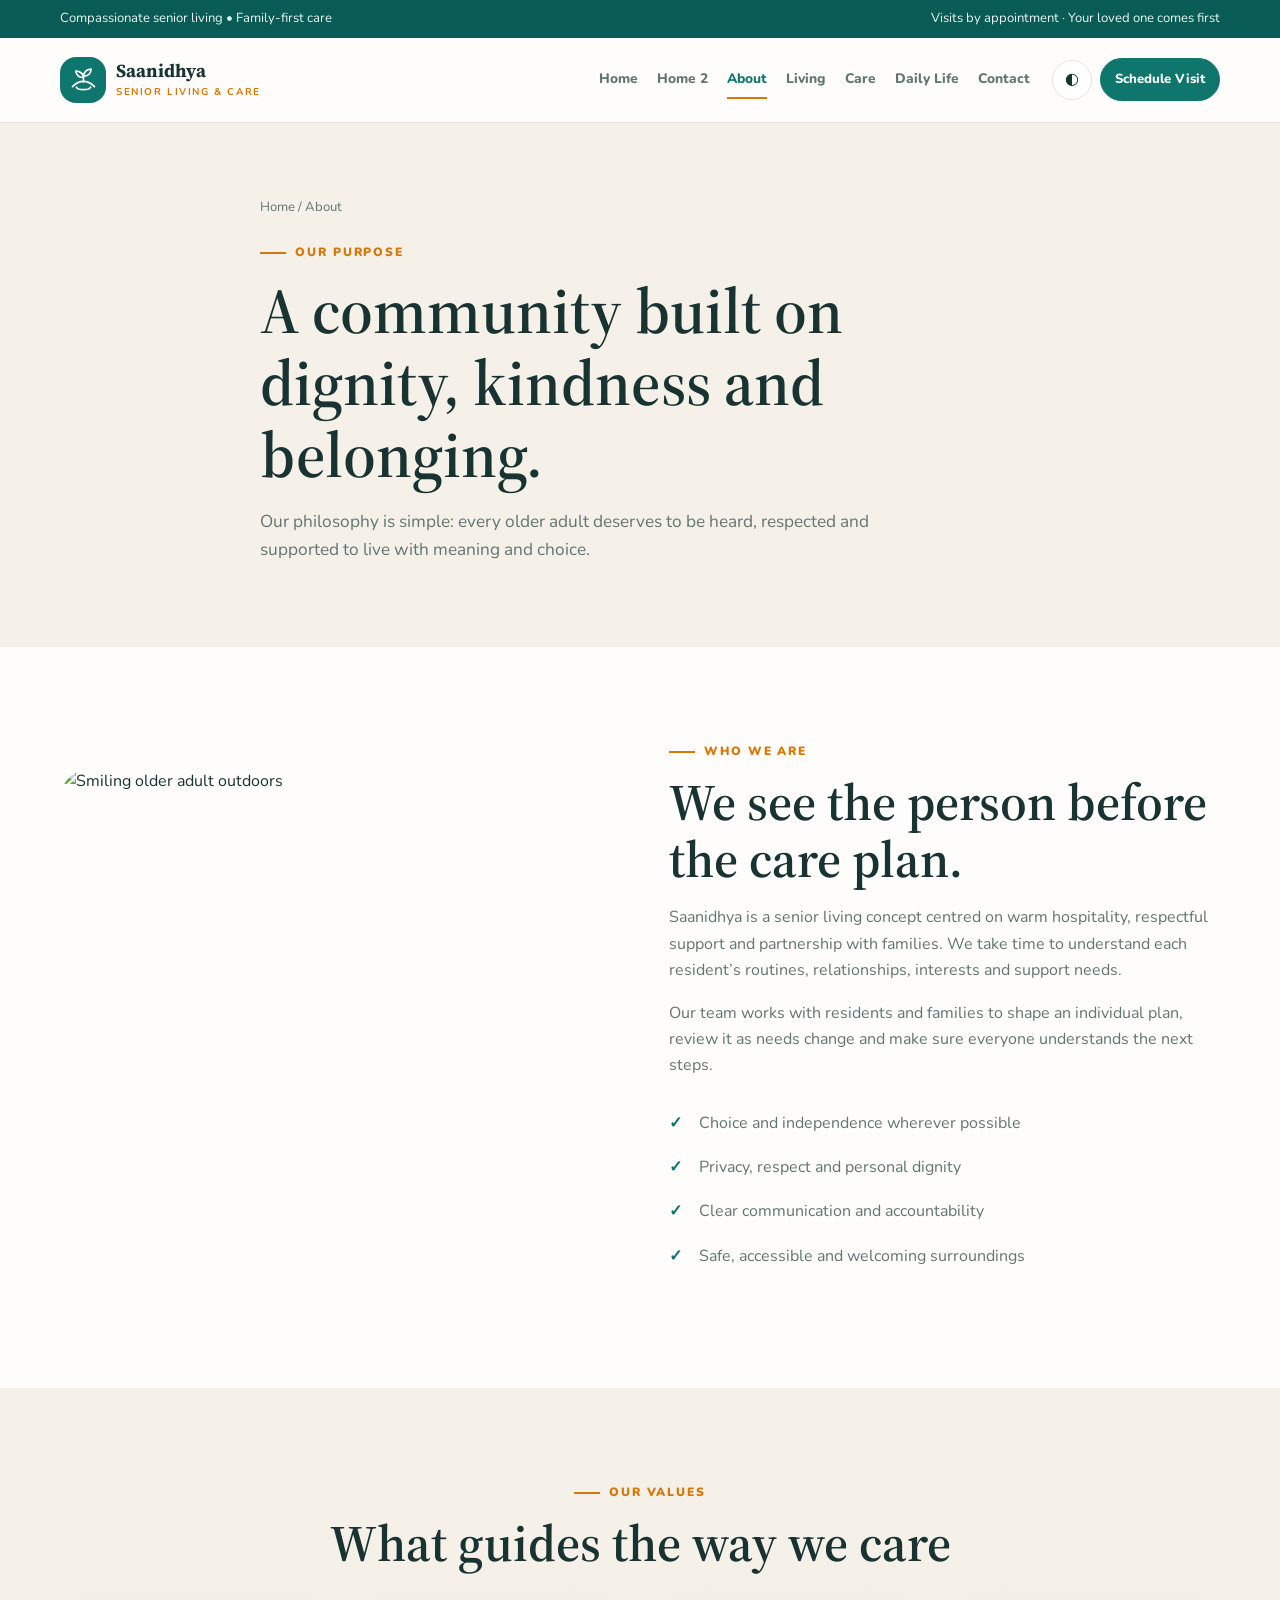
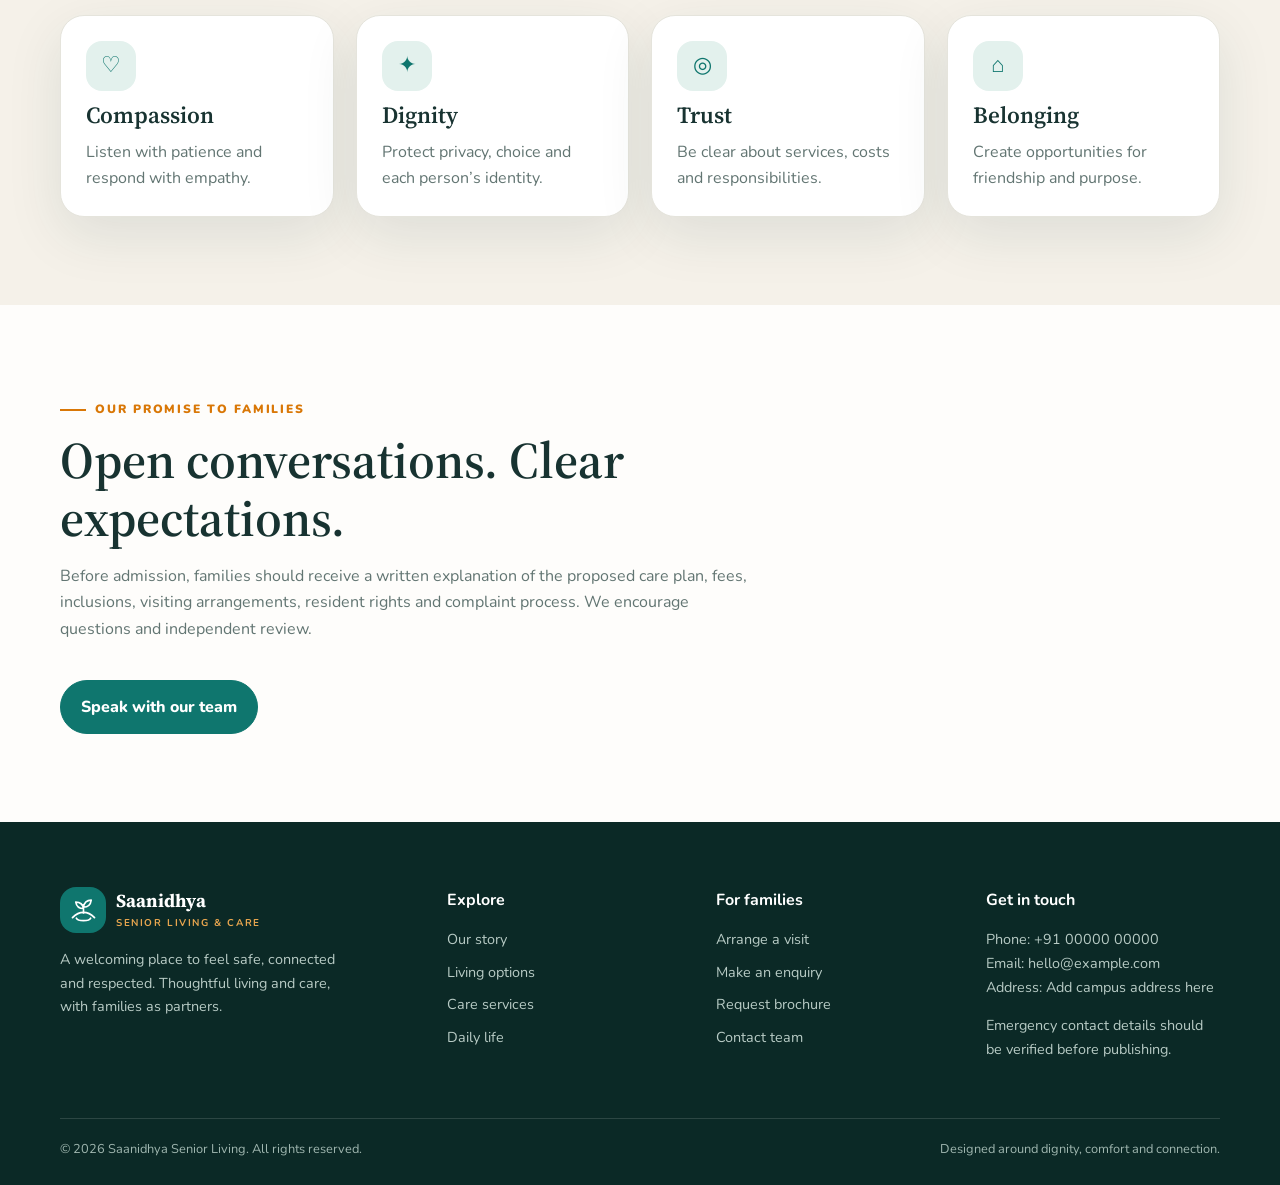
==== about.html @ 9b3f4b40 "Simplify header navigation menus and actions across all pages" ====
<!doctype html><html lang="en"><head><meta charset="utf-8"><meta name="viewport" content="width=device-width,initial-scale=1"><meta name="theme-color" content="#0F766E"><title>About | Saanidhya Senior Living</title><meta name="description" content="Compassionate senior living, assisted living and family-centred care."><link rel="stylesheet" href="styles.css"></head><body><div class="topline"><div class="container"><span>Compassionate senior living • Family-first care</span><span>Visits by appointment · Your loved one comes first</span></div></div>
<header class="site-header"><div class="container header-inner"><a class="brand" href="index.html"><span class="brand-mark" aria-hidden="true"><svg viewBox="0 0 48 48" fill="none"><path d="M7 35c7-7 11-8 17-8s10 1 17 8" stroke="currentColor" stroke-width="2.8" stroke-linecap="round"/><path d="M24 29V14m0 7c-7 0-11-4-12-10 7 0 11 3 12 10Zm0-2c1-7 5-11 12-11-1 7-5 11-12 11Z" stroke="currentColor" stroke-width="2.5" stroke-linejoin="round"/><path d="M13 36c2 5 20 5 22 0" stroke="currentColor" stroke-width="2.8" stroke-linecap="round"/></svg></span><span class="brand-name">Saanidhya <small>Senior Living & Care</small></span></a>
<button class="icon-btn menu-toggle" aria-label="Open navigation" aria-expanded="false">☰</button><nav class="nav" aria-label="Main navigation"><a href="index.html">Home</a><a href="home-2.html">Home 2</a><a href="about.html" class="active">About</a><a href="living-options.html">Living</a><a href="medical-care.html">Care</a><a href="daily-life.html">Daily Life</a><a href="contact.html">Contact</a></nav>
<div class="header-actions"><button class="icon-btn" data-theme-toggle aria-label="Toggle dark mode">◐</button><a class="btn small" href="contact.html#visit">Schedule Visit</a></div></div></header>
<main><section class="page-hero"><div class="container page-intro"><div class="breadcrumbs">Home / About</div><span class="eyebrow">Our purpose</span><h1>A community built on dignity, kindness and belonging.</h1><p>Our philosophy is simple: every older adult deserves to be heard, respected and supported to live with meaning and choice.</p></div></section>
<section class="section"><div class="container split"><div class="split-img"><img src="https://images.unsplash.com/photo-1544005313-94ddf0286df2?auto=format&fit=crop&w=1000&q=85" alt="Smiling older adult outdoors"></div><div><span class="eyebrow">Who we are</span><h2>We see the person before the care plan.</h2><p class="muted">Saanidhya is a senior living concept centred on warm hospitality, respectful support and partnership with families. We take time to understand each resident’s routines, relationships, interests and support needs.</p><p class="muted">Our team works with residents and families to shape an individual plan, review it as needs change and make sure everyone understands the next steps.</p><ul class="check-list"><li>Choice and independence wherever possible</li><li>Privacy, respect and personal dignity</li><li>Clear communication and accountability</li><li>Safe, accessible and welcoming surroundings</li></ul></div></div></section>
<section class="section soft"><div class="container"><div class="section-head center"><span class="eyebrow">Our values</span><h2>What guides the way we care</h2></div><div class="grid four"><div class="card"><div class="card-body"><div class="card-icon">♡</div><h3>Compassion</h3><p>Listen with patience and respond with empathy.</p></div></div><div class="card"><div class="card-body"><div class="card-icon">✦</div><h3>Dignity</h3><p>Protect privacy, choice and each person’s identity.</p></div></div><div class="card"><div class="card-body"><div class="card-icon">◎</div><h3>Trust</h3><p>Be clear about services, costs and responsibilities.</p></div></div><div class="card"><div class="card-body"><div class="card-icon">⌂</div><h3>Belonging</h3><p>Create opportunities for friendship and purpose.</p></div></div></div></div></section>
<section class="section"><div class="container"><div class="section-head"><span class="eyebrow">Our promise to families</span><h2>Open conversations. Clear expectations.</h2><p class="muted">Before admission, families should receive a written explanation of the proposed care plan, fees, inclusions, visiting arrangements, resident rights and complaint process. We encourage questions and independent review.</p></div><a class="btn" href="contact.html#enquiry">Speak with our team</a></div></section></main><footer class="footer"><div class="container"><div class="footer-grid">
<div><a class="brand" href="index.html"><span class="brand-mark" aria-hidden="true"><svg viewBox="0 0 48 48" fill="none"><path d="M7 35c7-7 11-8 17-8s10 1 17 8" stroke="currentColor" stroke-width="2.8" stroke-linecap="round"/><path d="M24 29V14m0 7c-7 0-11-4-12-10 7 0 11 3 12 10Zm0-2c1-7 5-11 12-11-1 7-5 11-12 11Z" stroke="currentColor" stroke-width="2.5" stroke-linejoin="round"/><path d="M13 36c2 5 20 5 22 0" stroke="currentColor" stroke-width="2.8" stroke-linecap="round"/></svg></span><span class="brand-name">Saanidhya <small>Senior Living & Care</small></span></a><p style="max-width:300px">A welcoming place to feel safe, connected and respected. Thoughtful living and care, with families as partners.</p></div>
<div><h4>Explore</h4><div class="footer-links"><a href="about.html">Our story</a><a href="living-options.html">Living options</a><a href="medical-care.html">Care services</a><a href="daily-life.html">Daily life</a></div></div>
<div><h4>For families</h4><div class="footer-links"><a href="contact.html#visit">Arrange a visit</a><a href="contact.html#enquiry">Make an enquiry</a><a href="contact.html#brochure">Request brochure</a><a href="contact.html">Contact team</a></div></div>
<div><h4>Get in touch</h4><p>Phone: +91 00000 00000<br>Email: hello@example.com<br>Address: Add campus address here</p><p>Emergency contact details should be verified before publishing.</p></div></div>
<div class="footer-bottom"><span>© <span data-year></span> Saanidhya Senior Living. All rights reserved.</span><span>Designed around dignity, comfort and connection.</span></div></div></footer><script src="script.js"></script></body></html>
---- styles.css ----
@import url('https://fonts.googleapis.com/css2?family=Nunito:wght@400;500;600;700;800&family=Source+Serif+4:wght@400;500;600;700&display=swap');
:root{--teal:#0F766E;--teal-dark:#095b55;--amber:#D97706;--cream:#FEFDFB;--paper:#f5f1e9;--ink:#183331;--muted:#627572;--line:#e5e4dc;--white:#fff;--shadow:0 18px 55px rgba(17,61,57,.10);--radius:24px}
[data-theme="dark"]{--cream:#0B1515;--paper:#112120;--ink:#edf5f2;--muted:#b0c2bd;--line:#29413d;--white:#142321;--shadow:0 18px 55px rgba(0,0,0,.25)}
*{box-sizing:border-box}html{scroll-behavior:smooth}body{margin:0;background:var(--cream);color:var(--ink);font-family:Nunito,Arial,sans-serif;line-height:1.65}img{max-width:100%;display:block}a{color:inherit;text-decoration:none}button,input,select,textarea{font:inherit}button,a{ -webkit-tap-highlight-color:transparent}.container{width:min(1160px,calc(100% - 44px));margin:auto}.topline{background:var(--teal-dark);color:#e9f7f2;font-size:.82rem;padding:8px 0}.topline .container{display:flex;justify-content:space-between;gap:12px;flex-wrap:wrap}.site-header{position:sticky;top:0;z-index:50;background:color-mix(in srgb,var(--cream) 92%,transparent);backdrop-filter:blur(16px);border-bottom:1px solid var(--line)}.header-inner{min-height:84px;display:flex;align-items:center;gap:22px}.brand{display:flex;align-items:center;gap:10px;flex-shrink:0}.brand-mark{width:46px;height:46px;border-radius:16px;background:var(--teal);display:grid;place-items:center;color:#fff}.brand-mark svg{width:31px;height:31px}.brand-name{font-family:'Source Serif 4',serif;font-weight:700;font-size:1.15rem;line-height:1.1}.brand-name small{display:block;font:700 .62rem Nunito,sans-serif;letter-spacing:.16em;color:var(--amber);text-transform:uppercase;margin-top:4px}.nav{display:flex;align-items:center;gap:clamp(10px,1.5vw,22px);margin-left:auto}.nav a{font-size:.86rem;font-weight:800;color:var(--muted);white-space:nowrap;padding:10px 0;position:relative}.nav a:hover,.nav a.active{color:var(--teal)}.nav a.active:after{content:"";height:2px;background:var(--amber);position:absolute;bottom:2px;left:0;right:0}.header-actions{display:flex;gap:8px;align-items:center}.icon-btn{width:40px;height:40px;border:1px solid var(--line);background:var(--white);color:var(--ink);border-radius:50%;display:grid;place-items:center;cursor:pointer}.btn{display:inline-flex;align-items:center;justify-content:center;gap:9px;padding:13px 20px;border-radius:999px;background:var(--teal);color:white;font-weight:800;border:1px solid var(--teal);transition:.2s;cursor:pointer}.btn:hover{background:var(--teal-dark);transform:translateY(-2px)}.btn.secondary{background:transparent;color:var(--teal);border-color:var(--teal)}.btn.amber{background:var(--amber);border-color:var(--amber);color:#fff}.btn.small{padding:10px 14px;font-size:.82rem}.menu-toggle{display:none}.hero{position:relative;overflow:hidden;min-height:600px;display:flex;align-items:center;background:#173c38;color:#fff}.hero-image{position:absolute;inset:0;width:100%;height:100%;object-fit:cover;opacity:.48}.hero:after{content:"";position:absolute;inset:0;background:linear-gradient(90deg,rgba(5,35,32,.92),rgba(5,35,32,.55) 55%,rgba(5,35,32,.12))}.hero-content{position:relative;z-index:1;padding:90px 0;max-width:700px}.eyebrow{display:inline-flex;align-items:center;gap:9px;color:var(--amber);font-weight:900;text-transform:uppercase;letter-spacing:.16em;font-size:.75rem}.eyebrow:before{content:"";width:26px;height:2px;background:currentColor}.hero h1{font:600 clamp(2.8rem,5.6vw,5.1rem)/1.05 'Source Serif 4',serif;margin:20px 0}.hero p{font-size:1.12rem;color:#e3eeea;max-width:590px}.hero-actions{display:flex;gap:12px;flex-wrap:wrap;margin-top:30px}.hero .btn.secondary{color:#fff;border-color:#ffffff88}.hero-note{display:flex;gap:22px;flex-wrap:wrap;margin-top:42px;color:#e3eeea;font-size:.88rem}.hero-note span{display:flex;align-items:center;gap:8px}.section{padding:88px 0}.section.soft{background:var(--paper)}.section-head{max-width:700px;margin-bottom:38px}.section-head.center{text-align:center;margin:0 auto 42px}.section h2,.page-intro h1{font:600 clamp(2.2rem,4vw,3.45rem)/1.12 'Source Serif 4',serif;margin:12px 0 16px}.section-head p,.muted{color:var(--muted)}.grid{display:grid;gap:22px}.grid.two{grid-template-columns:repeat(2,1fr)}.grid.three{grid-template-columns:repeat(3,1fr)}.grid.four{grid-template-columns:repeat(4,1fr)}.card{background:var(--white);border:1px solid var(--line);border-radius:var(--radius);overflow:hidden;box-shadow:var(--shadow)}.card-body{padding:25px}.card h3{font:600 1.45rem 'Source Serif 4',serif;margin:8px 0}.card p{color:var(--muted);margin:0}.card img{width:100%;height:230px;object-fit:cover}.card-icon{width:50px;height:50px;border-radius:16px;background:#e3f1ed;color:var(--teal);display:grid;place-items:center;font-size:1.35rem}.pill{display:inline-block;background:#f9ead7;color:#9b5200;padding:6px 11px;border-radius:999px;font-size:.72rem;font-weight:900;letter-spacing:.05em;text-transform:uppercase}.split{display:grid;grid-template-columns:1fr 1fr;gap:58px;align-items:center}.split-img{position:relative}.split-img img{height:500px;width:100%;object-fit:cover;border-radius:32px}.float-card{position:absolute;right:-18px;bottom:28px;background:var(--white);padding:20px 22px;border-radius:20px;box-shadow:var(--shadow);max-width:220px}.float-card strong{font:600 1.8rem 'Source Serif 4',serif;color:var(--teal);display:block}.check-list{list-style:none;padding:0;margin:22px 0}.check-list li{padding:9px 0 9px 30px;position:relative;color:var(--muted)}.check-list li:before{content:"✓";position:absolute;left:0;color:var(--teal);font-weight:900}.stats{display:grid;grid-template-columns:repeat(4,1fr);gap:14px;margin-top:34px}.stat{padding:22px;border:1px solid var(--line);border-radius:18px;background:var(--white)}.stat strong{font:600 2rem 'Source Serif 4',serif;color:var(--teal);display:block}.stat span{font-size:.85rem;color:var(--muted)}.page-hero{background:var(--paper);padding:74px 0 65px}.page-intro{max-width:760px}.page-intro h1{font-size:clamp(2.7rem,5vw,4.4rem)}.page-intro p{color:var(--muted);font-size:1.08rem;max-width:650px}.breadcrumbs{font-size:.82rem;color:var(--muted);margin-bottom:18px}.photo-grid{display:grid;grid-template-columns:1.2fr .8fr;grid-template-rows:220px 220px;gap:14px}.photo-grid img{width:100%;height:100%;object-fit:cover;border-radius:20px}.photo-grid img:first-child{grid-row:span 2}.room-card img{height:250px}.tag-row{display:flex;gap:8px;flex-wrap:wrap;margin:15px 0}.tag{font-size:.76rem;border:1px solid var(--line);padding:6px 10px;border-radius:99px;color:var(--muted)}.cta-band{background:var(--teal-dark);color:#fff;border-radius:30px;padding:48px;display:flex;justify-content:space-between;align-items:center;gap:24px}.cta-band h2{font-size:2.4rem;margin:0 0 8px}.cta-band p{color:#d5e7e2;margin:0}.form-wrap{background:var(--white);border:1px solid var(--line);border-radius:26px;padding:30px;box-shadow:var(--shadow)}.form-grid{display:grid;grid-template-columns:1fr 1fr;gap:16px}.field{display:flex;flex-direction:column;gap:7px}.field.full{grid-column:1/-1}.field label{font-size:.84rem;font-weight:800}.field input,.field select,.field textarea{border:1px solid var(--line);border-radius:12px;padding:13px 14px;background:var(--cream);color:var(--ink);outline:none}.field input:focus,.field select:focus,.field textarea:focus{border-color:var(--teal);box-shadow:0 0 0 3px #0f766e20}.field textarea{min-height:120px;resize:vertical}.notice{font-size:.78rem;color:var(--muted);margin-top:12px}.footer{background:#0b2926;color:#e4f0ec;padding:65px 0 25px}.footer-grid{display:grid;grid-template-columns:1.5fr 1fr 1fr 1fr;gap:35px}.footer p,.footer a{color:#b8cbc5;font-size:.9rem}.footer h4{color:#fff;margin:0 0 14px}.footer-links{display:grid;gap:9px}.footer-bottom{border-top:1px solid #ffffff22;margin-top:42px;padding-top:20px;display:flex;justify-content:space-between;gap:20px;flex-wrap:wrap;color:#9fb6af;font-size:.8rem}.footer .brand-name{color:#fff}.footer .brand-name small{color:#e8a64f}.testimonial{font:500 1.35rem/1.5 'Source Serif 4',serif}.quote-mark{font:4rem 'Source Serif 4',serif;color:var(--amber);line-height:.7}.activity{display:flex;gap:16px;padding:18px 0;border-bottom:1px solid var(--line)}.activity time{background:var(--paper);color:var(--teal);border-radius:14px;padding:10px 12px;text-align:center;font-weight:900;min-width:66px}.activity time b{display:block;font-size:1.35rem}.activity h3{margin:0;font-size:1rem}.activity p{margin:3px 0 0;color:var(--muted);font-size:.9rem}.faq details{border-bottom:1px solid var(--line);padding:18px 0}.faq summary{font-weight:900;cursor:pointer}.faq details p{color:var(--muted)}.map-placeholder{height:290px;border-radius:22px;background:linear-gradient(135deg,#dbe9df,#f4e9d8);display:grid;place-items:center;text-align:center;color:#355e56;padding:25px}.map-placeholder strong{font:600 1.6rem 'Source Serif 4',serif}.toast{display:none;margin-top:14px;color:var(--teal);font-weight:800}.toast.show{display:block}
@media(max-width:1100px){.menu-toggle{display:grid;margin-left:auto}.nav{display:none;position:absolute;top:84px;left:0;right:0;background:var(--cream);padding:16px 24px 24px;border-bottom:1px solid var(--line);box-shadow:var(--shadow);flex-direction:column;align-items:stretch;gap:2px}.nav.open{display:flex}.nav a{padding:12px 4px;border-bottom:1px solid var(--line)}.nav a.active:after{display:none}.header-actions .btn{display:none}.header-actions{margin-left:0}.header-inner{gap:10px}.grid.four{grid-template-columns:repeat(2,1fr)}}
@media(max-width:760px){.container{width:min(100% - 32px,600px)}.hero{min-height:590px}.hero-content{padding:75px 0}.section{padding:66px 0}.grid.three,.grid.two,.split{grid-template-columns:1fr}.split{gap:30px}.split-img img{height:360px}.float-card{right:10px}.stats{grid-template-columns:repeat(2,1fr)}.footer-grid{grid-template-columns:1fr 1fr}.cta-band{padding:32px;display:block}.cta-band .btn{margin-top:20px}.photo-grid{grid-template-rows:170px 170px}.header-inner{min-height:76px}.nav{top:76px}.brand-name{font-size:1rem}}
@media(max-width:420px){.container{width:calc(100% - 28px)}.brand-mark{width:40px;height:40px}.brand-name{font-size:.9rem}.brand-name small{font-size:.54rem}.header-actions{gap:5px}.icon-btn{width:36px;height:36px}.hero h1{font-size:2.55rem}.hero p{font-size:1rem}.hero-actions .btn{width:100%}.grid.four{grid-template-columns:1fr}.stats{gap:9px}.stat{padding:16px}.footer-grid{grid-template-columns:1fr}.form-wrap{padding:20px}.form-grid{grid-template-columns:1fr}.field.full{grid-column:auto}.page-hero{padding:55px 0}.cta-band h2{font-size:2rem}}
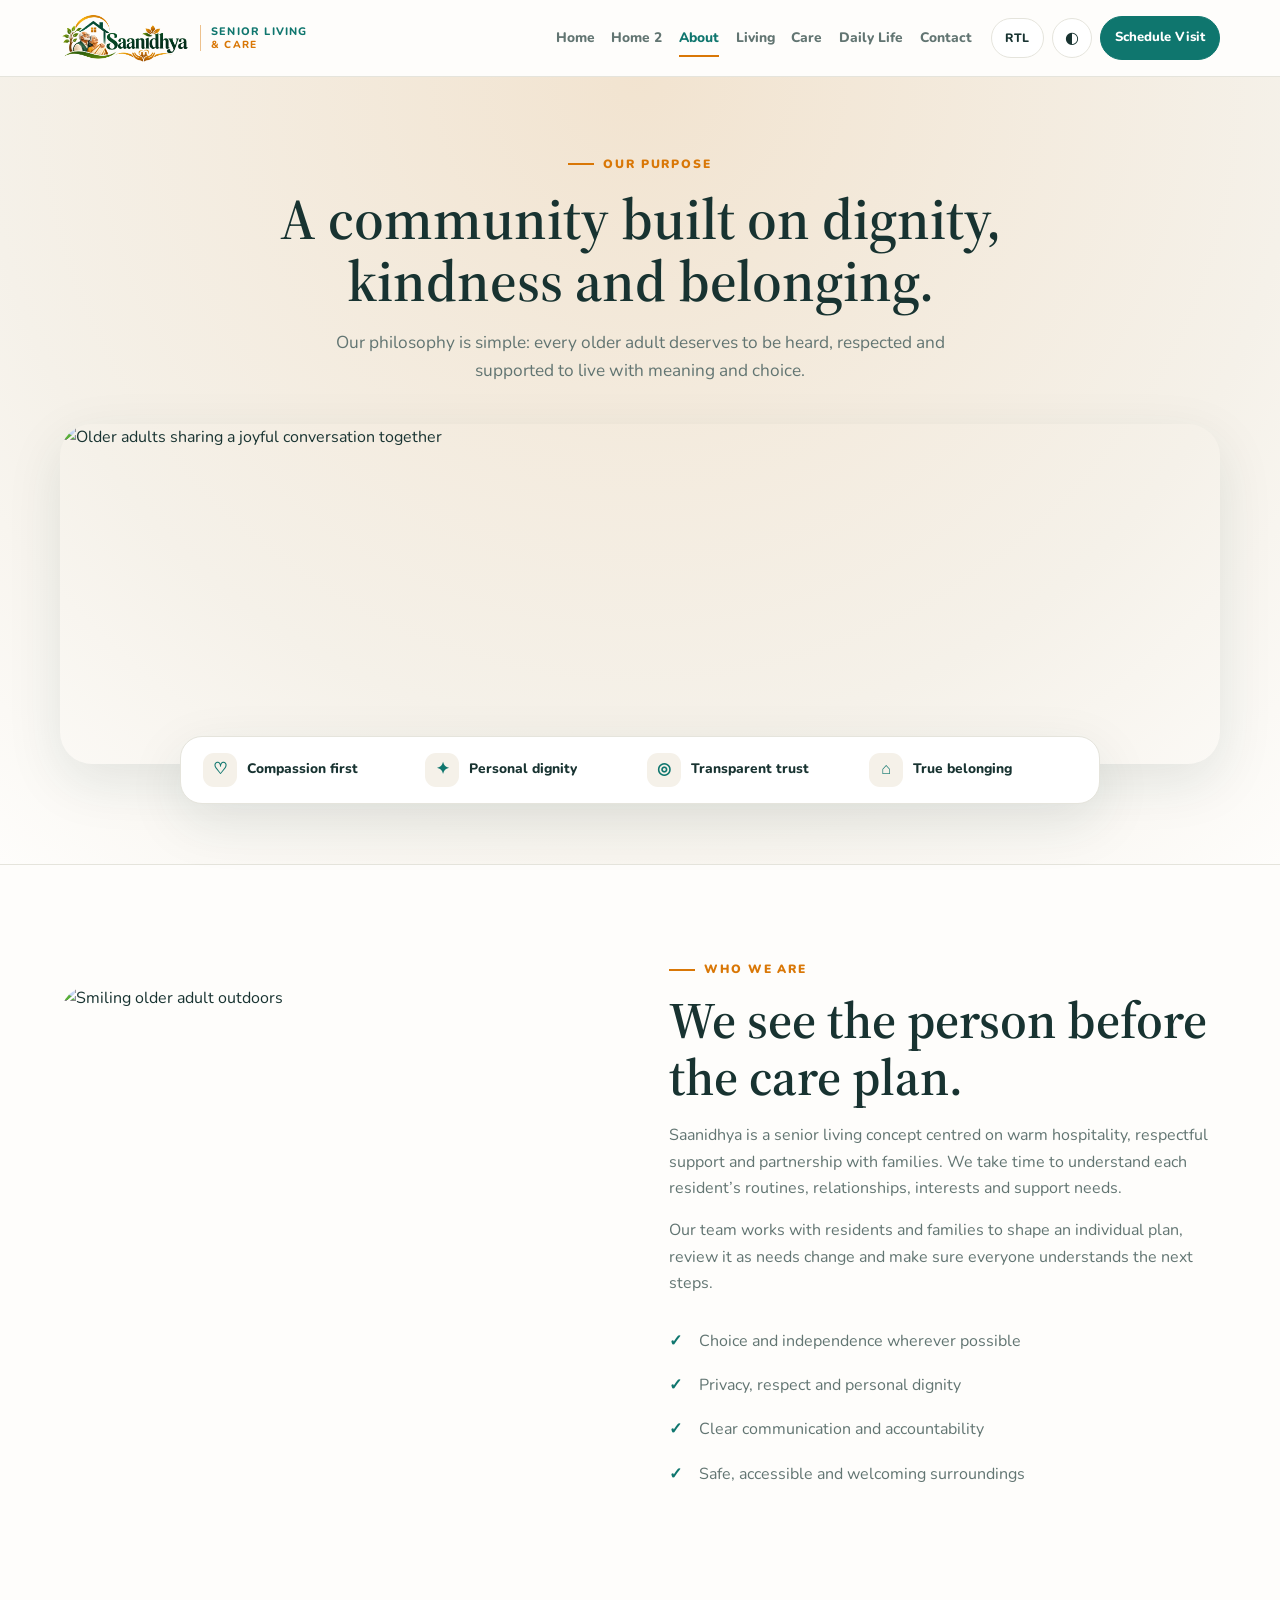
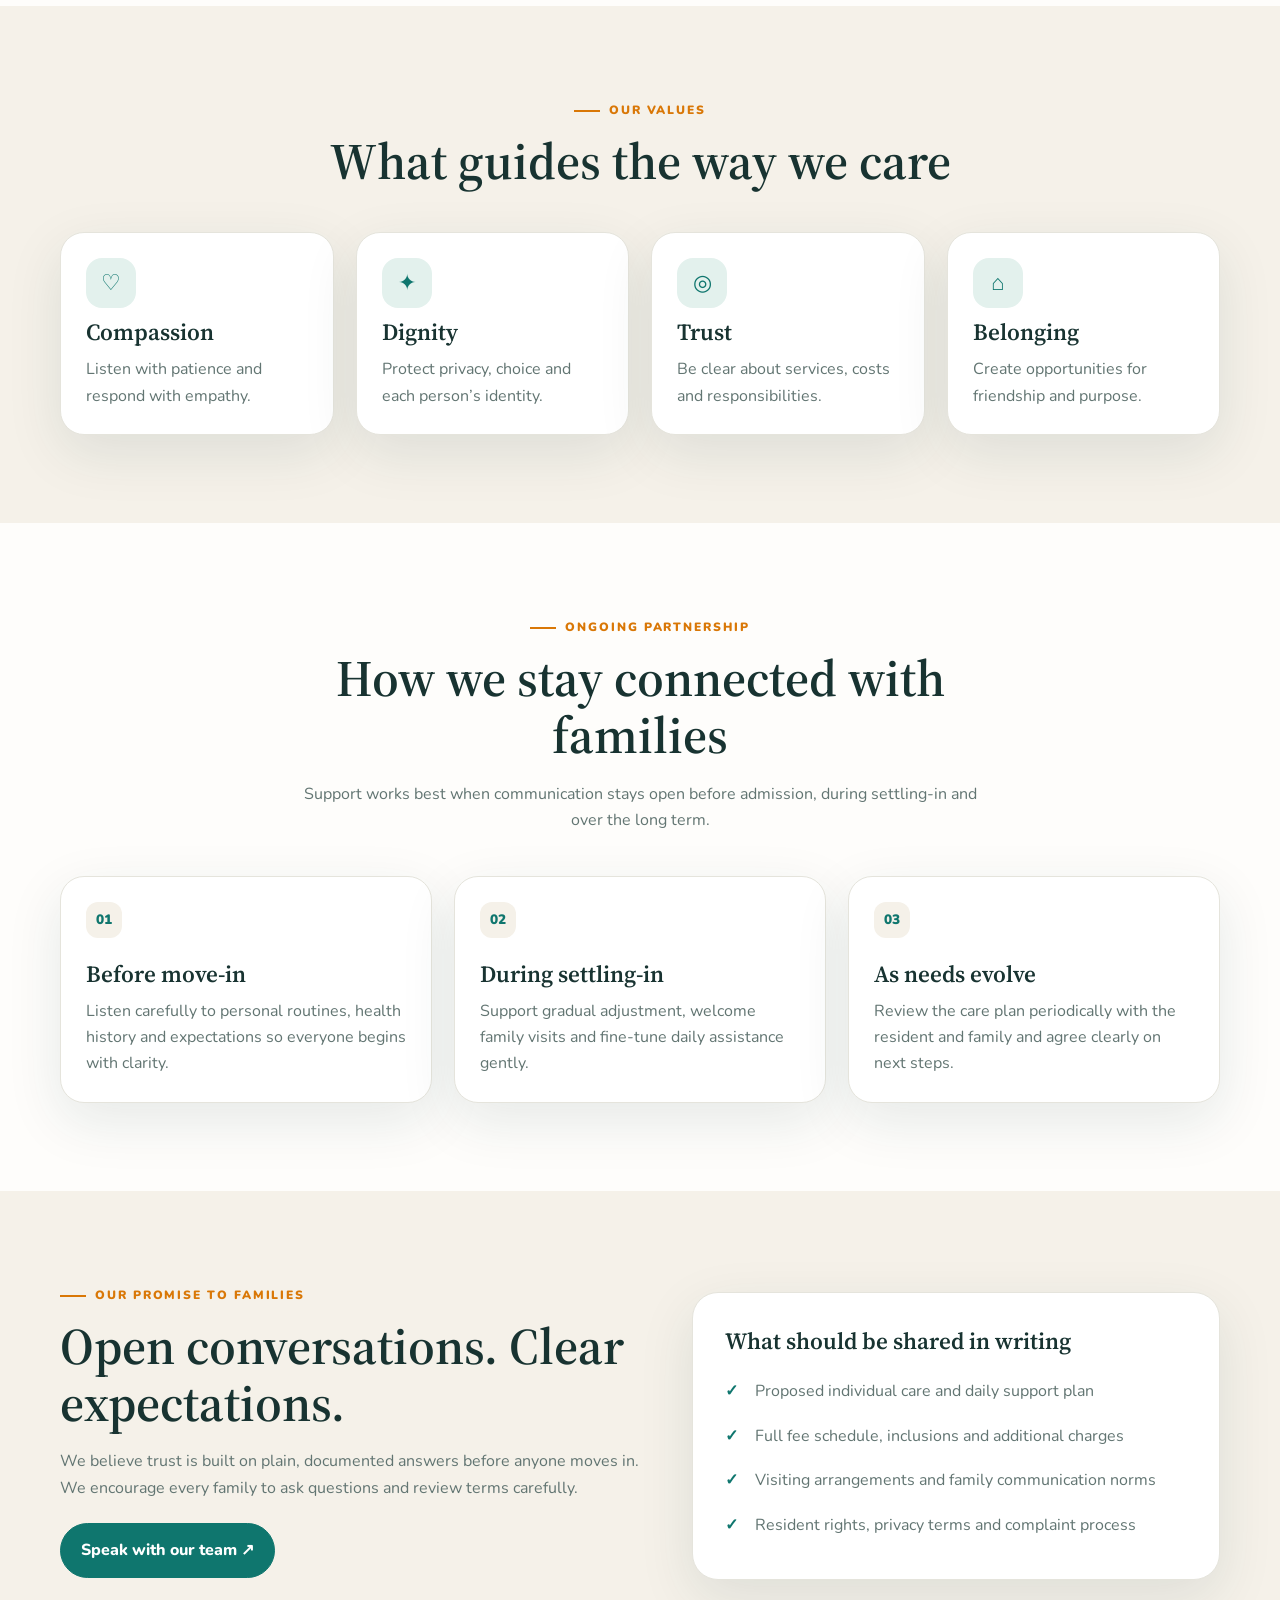
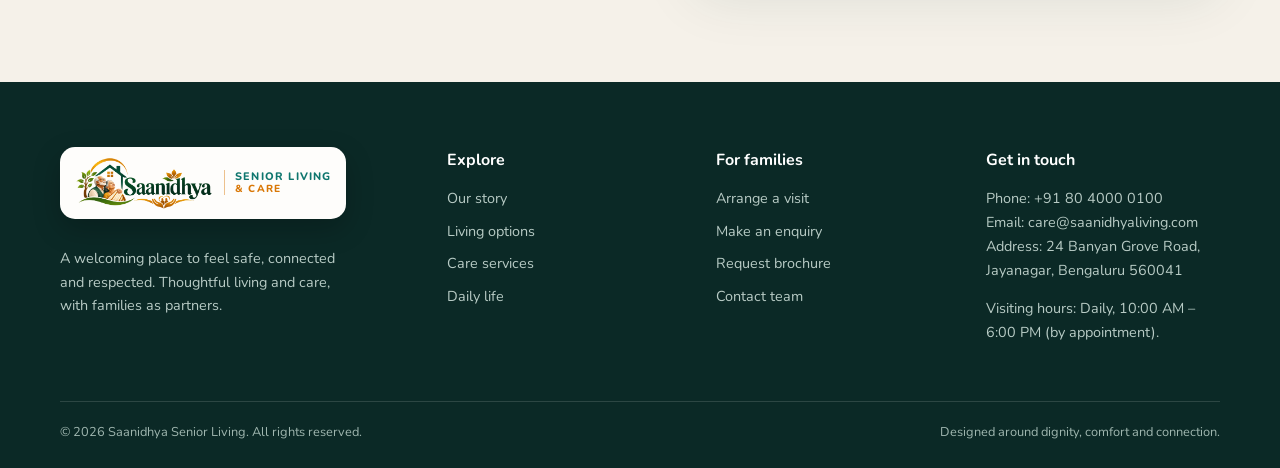
==== commit 00e4dd59: "fistcommit" ====
--- a/about.html
+++ b/about.html
@@ -1,13 +1,14 @@
-<!doctype html><html lang="en"><head><meta charset="utf-8"><meta name="viewport" content="width=device-width,initial-scale=1"><meta name="theme-color" content="#0F766E"><title>About | Saanidhya Senior Living</title><meta name="description" content="Compassionate senior living, assisted living and family-centred care."><link rel="stylesheet" href="styles.css"></head><body><div class="topline"><div class="container"><span>Compassionate senior living • Family-first care</span><span>Visits by appointment · Your loved one comes first</span></div></div>
-<header class="site-header"><div class="container header-inner"><a class="brand" href="index.html"><span class="brand-mark" aria-hidden="true"><svg viewBox="0 0 48 48" fill="none"><path d="M7 35c7-7 11-8 17-8s10 1 17 8" stroke="currentColor" stroke-width="2.8" stroke-linecap="round"/><path d="M24 29V14m0 7c-7 0-11-4-12-10 7 0 11 3 12 10Zm0-2c1-7 5-11 12-11-1 7-5 11-12 11Z" stroke="currentColor" stroke-width="2.5" stroke-linejoin="round"/><path d="M13 36c2 5 20 5 22 0" stroke="currentColor" stroke-width="2.8" stroke-linecap="round"/></svg></span><span class="brand-name">Saanidhya <small>Senior Living & Care</small></span></a>
-<button class="icon-btn menu-toggle" aria-label="Open navigation" aria-expanded="false">☰</button><nav class="nav" aria-label="Main navigation"><a href="index.html">Home</a><a href="home-2.html">Home 2</a><a href="about.html" class="active">About</a><a href="living-options.html">Living</a><a href="medical-care.html">Care</a><a href="daily-life.html">Daily Life</a><a href="contact.html">Contact</a></nav>
-<div class="header-actions"><button class="icon-btn" data-theme-toggle aria-label="Toggle dark mode">◐</button><a class="btn small" href="contact.html#visit">Schedule Visit</a></div></div></header>
-<main><section class="page-hero"><div class="container page-intro"><div class="breadcrumbs">Home / About</div><span class="eyebrow">Our purpose</span><h1>A community built on dignity, kindness and belonging.</h1><p>Our philosophy is simple: every older adult deserves to be heard, respected and supported to live with meaning and choice.</p></div></section>
+<!doctype html><html lang="en"><head><meta charset="utf-8"><meta name="viewport" content="width=device-width,initial-scale=1"><meta name="theme-color" content="#0F766E"><title>About Us | Saanidhya Senior Living &amp; Care</title><meta name="description" content="Compassionate senior living, assisted living and family-centred care."><link rel="icon" href="favicon.ico" sizes="any"><link rel="icon" type="image/png" sizes="512x512" href="favicon.png"><link rel="apple-touch-icon" sizes="180x180" href="apple-touch-icon.png"><meta property="og:title" content="About Us | Saanidhya Senior Living &amp; Care"><meta property="og:description" content="Compassionate senior living, assisted living and family-centred care."><meta property="og:image" content="logo.png"><meta property="og:type" content="website"><link rel="stylesheet" href="styles.css"></head><body>
+<header class="site-header"><div class="container header-inner"><a class="brand" href="index.html" aria-label="Saanidhya Senior Living &amp; Care — Home"><img class="brand-logo" src="logo.png" alt="Saanidhya Senior Living &amp; Care" width="1983" height="793"><span class="brand-tag" aria-hidden="true">Senior Living<small>&amp; Care</small></span></a>
+<button class="icon-btn menu-toggle" aria-label="Open navigation" aria-expanded="false">☰</button><nav class="nav" aria-label="Main navigation"><a href="index.html">Home</a><a href="home-2.html">Home 2</a><a href="about.html" class="active">About</a><a href="living-options.html">Living</a><a href="medical-care.html">Care</a><a href="daily-life.html">Daily Life</a><a href="contact.html">Contact</a><div class="nav-tools"><button class="nav-tool-btn" type="button" data-rtl-toggle aria-label="Switch to right-to-left alignment" aria-pressed="false">RTL</button><button class="nav-tool-btn" type="button" data-theme-toggle aria-label="Toggle dark mode" aria-pressed="false"><span data-theme-icon aria-hidden="true">◐</span><span data-theme-label>Dark</span></button><a class="btn small" href="contact.html#visit">Schedule Visit</a></div></nav>
+<div class="header-actions"><button class="icon-btn rtl-toggle" type="button" data-rtl-toggle aria-label="Switch to right-to-left alignment" aria-pressed="false">RTL</button><button class="icon-btn" type="button" data-theme-toggle aria-label="Toggle dark mode">◐</button><a class="btn small" href="contact.html#visit">Schedule Visit</a></div></div></header>
+<main><section class="hero-story"><div class="container"><div class="hero-story-head"><span class="eyebrow">Our purpose</span><h1>A community built on dignity, kindness and belonging.</h1><p>Our philosophy is simple: every older adult deserves to be heard, respected and supported to live with meaning and choice.</p></div><div class="story-banner"><img src="https://images.unsplash.com/photo-1511632765486-a01980e01a18?auto=format&fit=crop&w=1400&q=85" alt="Older adults sharing a joyful conversation together"></div><div class="story-values-bar" aria-label="Core values"><div class="story-value-item"><span class="story-value-ico" aria-hidden="true">♡</span><span>Compassion first</span></div><div class="story-value-item"><span class="story-value-ico" aria-hidden="true">✦</span><span>Personal dignity</span></div><div class="story-value-item"><span class="story-value-ico" aria-hidden="true">◎</span><span>Transparent trust</span></div><div class="story-value-item"><span class="story-value-ico" aria-hidden="true">⌂</span><span>True belonging</span></div></div></div></section>
 <section class="section"><div class="container split"><div class="split-img"><img src="https://images.unsplash.com/photo-1544005313-94ddf0286df2?auto=format&fit=crop&w=1000&q=85" alt="Smiling older adult outdoors"></div><div><span class="eyebrow">Who we are</span><h2>We see the person before the care plan.</h2><p class="muted">Saanidhya is a senior living concept centred on warm hospitality, respectful support and partnership with families. We take time to understand each resident’s routines, relationships, interests and support needs.</p><p class="muted">Our team works with residents and families to shape an individual plan, review it as needs change and make sure everyone understands the next steps.</p><ul class="check-list"><li>Choice and independence wherever possible</li><li>Privacy, respect and personal dignity</li><li>Clear communication and accountability</li><li>Safe, accessible and welcoming surroundings</li></ul></div></div></section>
 <section class="section soft"><div class="container"><div class="section-head center"><span class="eyebrow">Our values</span><h2>What guides the way we care</h2></div><div class="grid four"><div class="card"><div class="card-body"><div class="card-icon">♡</div><h3>Compassion</h3><p>Listen with patience and respond with empathy.</p></div></div><div class="card"><div class="card-body"><div class="card-icon">✦</div><h3>Dignity</h3><p>Protect privacy, choice and each person’s identity.</p></div></div><div class="card"><div class="card-body"><div class="card-icon">◎</div><h3>Trust</h3><p>Be clear about services, costs and responsibilities.</p></div></div><div class="card"><div class="card-body"><div class="card-icon">⌂</div><h3>Belonging</h3><p>Create opportunities for friendship and purpose.</p></div></div></div></div></section>
-<section class="section"><div class="container"><div class="section-head"><span class="eyebrow">Our promise to families</span><h2>Open conversations. Clear expectations.</h2><p class="muted">Before admission, families should receive a written explanation of the proposed care plan, fees, inclusions, visiting arrangements, resident rights and complaint process. We encourage questions and independent review.</p></div><a class="btn" href="contact.html#enquiry">Speak with our team</a></div></section></main><footer class="footer"><div class="container"><div class="footer-grid">
-<div><a class="brand" href="index.html"><span class="brand-mark" aria-hidden="true"><svg viewBox="0 0 48 48" fill="none"><path d="M7 35c7-7 11-8 17-8s10 1 17 8" stroke="currentColor" stroke-width="2.8" stroke-linecap="round"/><path d="M24 29V14m0 7c-7 0-11-4-12-10 7 0 11 3 12 10Zm0-2c1-7 5-11 12-11-1 7-5 11-12 11Z" stroke="currentColor" stroke-width="2.5" stroke-linejoin="round"/><path d="M13 36c2 5 20 5 22 0" stroke="currentColor" stroke-width="2.8" stroke-linecap="round"/></svg></span><span class="brand-name">Saanidhya <small>Senior Living & Care</small></span></a><p style="max-width:300px">A welcoming place to feel safe, connected and respected. Thoughtful living and care, with families as partners.</p></div>
+<section class="section"><div class="container"><div class="section-head center"><span class="eyebrow">Ongoing partnership</span><h2>How we stay connected with families</h2><p>Support works best when communication stays open before admission, during settling-in and over the long term.</p></div><div class="grid three"><div class="card"><div class="card-body"><span class="step-num">01</span><h3>Before move-in</h3><p>Listen carefully to personal routines, health history and expectations so everyone begins with clarity.</p></div></div><div class="card"><div class="card-body"><span class="step-num">02</span><h3>During settling-in</h3><p>Support gradual adjustment, welcome family visits and fine-tune daily assistance gently.</p></div></div><div class="card"><div class="card-body"><span class="step-num">03</span><h3>As needs evolve</h3><p>Review the care plan periodically with the resident and family and agree clearly on next steps.</p></div></div></div></div></section>
+<section class="section soft"><div class="container pledge-panel"><div><span class="eyebrow">Our promise to families</span><h2>Open conversations. Clear expectations.</h2><p class="muted">We believe trust is built on plain, documented answers before anyone moves in. We encourage every family to ask questions and review terms carefully.</p><p style="margin-top:22px"><a class="btn" href="contact.html#enquiry">Speak with our team ↗</a></p></div><div class="pledge-list-card"><h3>What should be shared in writing</h3><ul class="check-list" style="margin:0"><li>Proposed individual care and daily support plan</li><li>Full fee schedule, inclusions and additional charges</li><li>Visiting arrangements and family communication norms</li><li>Resident rights, privacy terms and complaint process</li></ul></div></div></section></main><footer class="footer"><div class="container"><div class="footer-grid">
+<div><a class="brand" href="index.html" aria-label="Saanidhya Senior Living &amp; Care — Home"><img class="brand-logo" src="logo.png" alt="Saanidhya Senior Living &amp; Care" width="1983" height="793"><span class="brand-tag" aria-hidden="true">Senior Living<small>&amp; Care</small></span></a><p style="max-width:300px">A welcoming place to feel safe, connected and respected. Thoughtful living and care, with families as partners.</p></div>
 <div><h4>Explore</h4><div class="footer-links"><a href="about.html">Our story</a><a href="living-options.html">Living options</a><a href="medical-care.html">Care services</a><a href="daily-life.html">Daily life</a></div></div>
 <div><h4>For families</h4><div class="footer-links"><a href="contact.html#visit">Arrange a visit</a><a href="contact.html#enquiry">Make an enquiry</a><a href="contact.html#brochure">Request brochure</a><a href="contact.html">Contact team</a></div></div>
-<div><h4>Get in touch</h4><p>Phone: +91 00000 00000<br>Email: hello@example.com<br>Address: Add campus address here</p><p>Emergency contact details should be verified before publishing.</p></div></div>
+<div><h4>Get in touch</h4><p>Phone: <a href="tel:+918040000100">+91 80 4000 0100</a><br>Email: <a href="mailto:care@saanidhyaliving.com">care@saanidhyaliving.com</a><br>Address: 24 Banyan Grove Road, Jayanagar, Bengaluru 560041</p><p>Visiting hours: Daily, 10:00 AM – 6:00 PM (by appointment).</p></div></div>
 <div class="footer-bottom"><span>© <span data-year></span> Saanidhya Senior Living. All rights reserved.</span><span>Designed around dignity, comfort and connection.</span></div></div></footer><script src="script.js"></script></body></html>
--- a/styles.css
+++ b/styles.css
@@ -1,8 +1,201 @@
 
 @import url('https://fonts.googleapis.com/css2?family=Nunito:wght@400;500;600;700;800&family=Source+Serif+4:wght@400;500;600;700&display=swap');
-:root{--teal:#0F766E;--teal-dark:#095b55;--amber:#D97706;--cream:#FEFDFB;--paper:#f5f1e9;--ink:#183331;--muted:#627572;--line:#e5e4dc;--white:#fff;--shadow:0 18px 55px rgba(17,61,57,.10);--radius:24px}
-[data-theme="dark"]{--cream:#0B1515;--paper:#112120;--ink:#edf5f2;--muted:#b0c2bd;--line:#29413d;--white:#142321;--shadow:0 18px 55px rgba(0,0,0,.25)}
-*{box-sizing:border-box}html{scroll-behavior:smooth}body{margin:0;background:var(--cream);color:var(--ink);font-family:Nunito,Arial,sans-serif;line-height:1.65}img{max-width:100%;display:block}a{color:inherit;text-decoration:none}button,input,select,textarea{font:inherit}button,a{ -webkit-tap-highlight-color:transparent}.container{width:min(1160px,calc(100% - 44px));margin:auto}.topline{background:var(--teal-dark);color:#e9f7f2;font-size:.82rem;padding:8px 0}.topline .container{display:flex;justify-content:space-between;gap:12px;flex-wrap:wrap}.site-header{position:sticky;top:0;z-index:50;background:color-mix(in srgb,var(--cream) 92%,transparent);backdrop-filter:blur(16px);border-bottom:1px solid var(--line)}.header-inner{min-height:84px;display:flex;align-items:center;gap:22px}.brand{display:flex;align-items:center;gap:10px;flex-shrink:0}.brand-mark{width:46px;height:46px;border-radius:16px;background:var(--teal);display:grid;place-items:center;color:#fff}.brand-mark svg{width:31px;height:31px}.brand-name{font-family:'Source Serif 4',serif;font-weight:700;font-size:1.15rem;line-height:1.1}.brand-name small{display:block;font:700 .62rem Nunito,sans-serif;letter-spacing:.16em;color:var(--amber);text-transform:uppercase;margin-top:4px}.nav{display:flex;align-items:center;gap:clamp(10px,1.5vw,22px);margin-left:auto}.nav a{font-size:.86rem;font-weight:800;color:var(--muted);white-space:nowrap;padding:10px 0;position:relative}.nav a:hover,.nav a.active{color:var(--teal)}.nav a.active:after{content:"";height:2px;background:var(--amber);position:absolute;bottom:2px;left:0;right:0}.header-actions{display:flex;gap:8px;align-items:center}.icon-btn{width:40px;height:40px;border:1px solid var(--line);background:var(--white);color:var(--ink);border-radius:50%;display:grid;place-items:center;cursor:pointer}.btn{display:inline-flex;align-items:center;justify-content:center;gap:9px;padding:13px 20px;border-radius:999px;background:var(--teal);color:white;font-weight:800;border:1px solid var(--teal);transition:.2s;cursor:pointer}.btn:hover{background:var(--teal-dark);transform:translateY(-2px)}.btn.secondary{background:transparent;color:var(--teal);border-color:var(--teal)}.btn.amber{background:var(--amber);border-color:var(--amber);color:#fff}.btn.small{padding:10px 14px;font-size:.82rem}.menu-toggle{display:none}.hero{position:relative;overflow:hidden;min-height:600px;display:flex;align-items:center;background:#173c38;color:#fff}.hero-image{position:absolute;inset:0;width:100%;height:100%;object-fit:cover;opacity:.48}.hero:after{content:"";position:absolute;inset:0;background:linear-gradient(90deg,rgba(5,35,32,.92),rgba(5,35,32,.55) 55%,rgba(5,35,32,.12))}.hero-content{position:relative;z-index:1;padding:90px 0;max-width:700px}.eyebrow{display:inline-flex;align-items:center;gap:9px;color:var(--amber);font-weight:900;text-transform:uppercase;letter-spacing:.16em;font-size:.75rem}.eyebrow:before{content:"";width:26px;height:2px;background:currentColor}.hero h1{font:600 clamp(2.8rem,5.6vw,5.1rem)/1.05 'Source Serif 4',serif;margin:20px 0}.hero p{font-size:1.12rem;color:#e3eeea;max-width:590px}.hero-actions{display:flex;gap:12px;flex-wrap:wrap;margin-top:30px}.hero .btn.secondary{color:#fff;border-color:#ffffff88}.hero-note{display:flex;gap:22px;flex-wrap:wrap;margin-top:42px;color:#e3eeea;font-size:.88rem}.hero-note span{display:flex;align-items:center;gap:8px}.section{padding:88px 0}.section.soft{background:var(--paper)}.section-head{max-width:700px;margin-bottom:38px}.section-head.center{text-align:center;margin:0 auto 42px}.section h2,.page-intro h1{font:600 clamp(2.2rem,4vw,3.45rem)/1.12 'Source Serif 4',serif;margin:12px 0 16px}.section-head p,.muted{color:var(--muted)}.grid{display:grid;gap:22px}.grid.two{grid-template-columns:repeat(2,1fr)}.grid.three{grid-template-columns:repeat(3,1fr)}.grid.four{grid-template-columns:repeat(4,1fr)}.card{background:var(--white);border:1px solid var(--line);border-radius:var(--radius);overflow:hidden;box-shadow:var(--shadow)}.card-body{padding:25px}.card h3{font:600 1.45rem 'Source Serif 4',serif;margin:8px 0}.card p{color:var(--muted);margin:0}.card img{width:100%;height:230px;object-fit:cover}.card-icon{width:50px;height:50px;border-radius:16px;background:#e3f1ed;color:var(--teal);display:grid;place-items:center;font-size:1.35rem}.pill{display:inline-block;background:#f9ead7;color:#9b5200;padding:6px 11px;border-radius:999px;font-size:.72rem;font-weight:900;letter-spacing:.05em;text-transform:uppercase}.split{display:grid;grid-template-columns:1fr 1fr;gap:58px;align-items:center}.split-img{position:relative}.split-img img{height:500px;width:100%;object-fit:cover;border-radius:32px}.float-card{position:absolute;right:-18px;bottom:28px;background:var(--white);padding:20px 22px;border-radius:20px;box-shadow:var(--shadow);max-width:220px}.float-card strong{font:600 1.8rem 'Source Serif 4',serif;color:var(--teal);display:block}.check-list{list-style:none;padding:0;margin:22px 0}.check-list li{padding:9px 0 9px 30px;position:relative;color:var(--muted)}.check-list li:before{content:"✓";position:absolute;left:0;color:var(--teal);font-weight:900}.stats{display:grid;grid-template-columns:repeat(4,1fr);gap:14px;margin-top:34px}.stat{padding:22px;border:1px solid var(--line);border-radius:18px;background:var(--white)}.stat strong{font:600 2rem 'Source Serif 4',serif;color:var(--teal);display:block}.stat span{font-size:.85rem;color:var(--muted)}.page-hero{background:var(--paper);padding:74px 0 65px}.page-intro{max-width:760px}.page-intro h1{font-size:clamp(2.7rem,5vw,4.4rem)}.page-intro p{color:var(--muted);font-size:1.08rem;max-width:650px}.breadcrumbs{font-size:.82rem;color:var(--muted);margin-bottom:18px}.photo-grid{display:grid;grid-template-columns:1.2fr .8fr;grid-template-rows:220px 220px;gap:14px}.photo-grid img{width:100%;height:100%;object-fit:cover;border-radius:20px}.photo-grid img:first-child{grid-row:span 2}.room-card img{height:250px}.tag-row{display:flex;gap:8px;flex-wrap:wrap;margin:15px 0}.tag{font-size:.76rem;border:1px solid var(--line);padding:6px 10px;border-radius:99px;color:var(--muted)}.cta-band{background:var(--teal-dark);color:#fff;border-radius:30px;padding:48px;display:flex;justify-content:space-between;align-items:center;gap:24px}.cta-band h2{font-size:2.4rem;margin:0 0 8px}.cta-band p{color:#d5e7e2;margin:0}.form-wrap{background:var(--white);border:1px solid var(--line);border-radius:26px;padding:30px;box-shadow:var(--shadow)}.form-grid{display:grid;grid-template-columns:1fr 1fr;gap:16px}.field{display:flex;flex-direction:column;gap:7px}.field.full{grid-column:1/-1}.field label{font-size:.84rem;font-weight:800}.field input,.field select,.field textarea{border:1px solid var(--line);border-radius:12px;padding:13px 14px;background:var(--cream);color:var(--ink);outline:none}.field input:focus,.field select:focus,.field textarea:focus{border-color:var(--teal);box-shadow:0 0 0 3px #0f766e20}.field textarea{min-height:120px;resize:vertical}.notice{font-size:.78rem;color:var(--muted);margin-top:12px}.footer{background:#0b2926;color:#e4f0ec;padding:65px 0 25px}.footer-grid{display:grid;grid-template-columns:1.5fr 1fr 1fr 1fr;gap:35px}.footer p,.footer a{color:#b8cbc5;font-size:.9rem}.footer h4{color:#fff;margin:0 0 14px}.footer-links{display:grid;gap:9px}.footer-bottom{border-top:1px solid #ffffff22;margin-top:42px;padding-top:20px;display:flex;justify-content:space-between;gap:20px;flex-wrap:wrap;color:#9fb6af;font-size:.8rem}.footer .brand-name{color:#fff}.footer .brand-name small{color:#e8a64f}.testimonial{font:500 1.35rem/1.5 'Source Serif 4',serif}.quote-mark{font:4rem 'Source Serif 4',serif;color:var(--amber);line-height:.7}.activity{display:flex;gap:16px;padding:18px 0;border-bottom:1px solid var(--line)}.activity time{background:var(--paper);color:var(--teal);border-radius:14px;padding:10px 12px;text-align:center;font-weight:900;min-width:66px}.activity time b{display:block;font-size:1.35rem}.activity h3{margin:0;font-size:1rem}.activity p{margin:3px 0 0;color:var(--muted);font-size:.9rem}.faq details{border-bottom:1px solid var(--line);padding:18px 0}.faq summary{font-weight:900;cursor:pointer}.faq details p{color:var(--muted)}.map-placeholder{height:290px;border-radius:22px;background:linear-gradient(135deg,#dbe9df,#f4e9d8);display:grid;place-items:center;text-align:center;color:#355e56;padding:25px}.map-placeholder strong{font:600 1.6rem 'Source Serif 4',serif}.toast{display:none;margin-top:14px;color:var(--teal);font-weight:800}.toast.show{display:block}
-@media(max-width:1100px){.menu-toggle{display:grid;margin-left:auto}.nav{display:none;position:absolute;top:84px;left:0;right:0;background:var(--cream);padding:16px 24px 24px;border-bottom:1px solid var(--line);box-shadow:var(--shadow);flex-direction:column;align-items:stretch;gap:2px}.nav.open{display:flex}.nav a{padding:12px 4px;border-bottom:1px solid var(--line)}.nav a.active:after{display:none}.header-actions .btn{display:none}.header-actions{margin-left:0}.header-inner{gap:10px}.grid.four{grid-template-columns:repeat(2,1fr)}}
-@media(max-width:760px){.container{width:min(100% - 32px,600px)}.hero{min-height:590px}.hero-content{padding:75px 0}.section{padding:66px 0}.grid.three,.grid.two,.split{grid-template-columns:1fr}.split{gap:30px}.split-img img{height:360px}.float-card{right:10px}.stats{grid-template-columns:repeat(2,1fr)}.footer-grid{grid-template-columns:1fr 1fr}.cta-band{padding:32px;display:block}.cta-band .btn{margin-top:20px}.photo-grid{grid-template-rows:170px 170px}.header-inner{min-height:76px}.nav{top:76px}.brand-name{font-size:1rem}}
-@media(max-width:420px){.container{width:calc(100% - 28px)}.brand-mark{width:40px;height:40px}.brand-name{font-size:.9rem}.brand-name small{font-size:.54rem}.header-actions{gap:5px}.icon-btn{width:36px;height:36px}.hero h1{font-size:2.55rem}.hero p{font-size:1rem}.hero-actions .btn{width:100%}.grid.four{grid-template-columns:1fr}.stats{gap:9px}.stat{padding:16px}.footer-grid{grid-template-columns:1fr}.form-wrap{padding:20px}.form-grid{grid-template-columns:1fr}.field.full{grid-column:auto}.page-hero{padding:55px 0}.cta-band h2{font-size:2rem}}
+:root{color-scheme:light;--teal:#0F766E;--teal-dark:#095b55;--amber:#D97706;--cream:#FEFDFB;--paper:#f5f1e9;--ink:#183331;--muted:#627572;--line:#e5e4dc;--white:#fff;--shadow:0 18px 55px rgba(17,61,57,.10);--radius:24px}
+[data-theme="dark"]{color-scheme:dark;--cream:#0B1515;--paper:#112120;--ink:#edf5f2;--muted:#b0c2bd;--line:#29413d;--white:#142321;--shadow:0 18px 55px rgba(0,0,0,.25)}
+*{box-sizing:border-box}html{scroll-behavior:smooth}body{margin:0;background:var(--cream);color:var(--ink);font-family:Nunito,Arial,sans-serif;line-height:1.65;overflow-x:clip}img{max-width:100%;display:block}a{color:inherit;text-decoration:none}button,input,select,textarea{font:inherit}button,a{ -webkit-tap-highlight-color:transparent}.container{width:min(1160px,calc(100% - clamp(28px,4vw,48px)));margin:auto}.site-header{position:sticky;top:0;z-index:50;background:color-mix(in srgb,var(--cream) 92%,transparent);backdrop-filter:blur(16px);border-bottom:1px solid var(--line)}.header-inner{min-height:76px;padding-block:4px;display:flex;align-items:center;gap:clamp(10px,1.5vw,20px)}.brand{display:inline-flex;align-items:center;gap:10px;flex-shrink:0;border-radius:13px;transition:transform .2s,background-color .2s,box-shadow .2s}.brand:hover{transform:translateY(-1px)}.brand:focus-visible{outline:2px solid var(--amber);outline-offset:4px}.brand-logo{height:52px;width:auto;max-width:100%;object-fit:contain;display:block}.brand-tag{display:flex;flex-direction:column;justify-content:center;border-inline-start:1.5px solid rgba(217,119,6,.45);padding-inline-start:10px;font:800 .68rem/1.25 Nunito,sans-serif;letter-spacing:.11em;text-transform:uppercase;color:var(--teal);white-space:nowrap}.brand-tag small{font:800 .64rem/1.2 Nunito,sans-serif;letter-spacing:.12em;color:var(--amber)}[data-theme="dark"] .site-header .brand{background:#fefdfb;padding:4px 12px;border-radius:13px;box-shadow:0 4px 16px rgba(0,0,0,.28)}.nav{display:flex;align-items:center;gap:clamp(10px,1.3vw,20px);margin-inline-start:auto}.nav>a{font-size:.86rem;font-weight:800;color:var(--muted);white-space:nowrap;padding:10px 0;position:relative}.nav>a:hover,.nav>a.active{color:var(--teal)}[data-theme="dark"] .nav>a:hover,[data-theme="dark"] .nav>a.active{color:#5eead4}.nav>a.active:after{content:"";height:2px;background:var(--amber);position:absolute;bottom:2px;left:0;right:0}.nav-tools{display:none}.header-actions{display:flex;gap:8px;align-items:center}.icon-btn{width:40px;height:40px;border:1px solid var(--line);background:var(--white);color:var(--ink);border-radius:50%;display:grid;place-items:center;cursor:pointer}.rtl-toggle{width:auto;padding:0 13px;border-radius:999px;font-size:.76rem;font-weight:800;letter-spacing:.06em}.rtl-toggle[aria-pressed="true"]{border-color:var(--teal);color:var(--teal);background:color-mix(in srgb,var(--teal) 10%,var(--white))}[data-theme="dark"] .rtl-toggle[aria-pressed="true"]{border-color:#5eead4;color:#5eead4}.btn{display:inline-flex;align-items:center;justify-content:center;gap:9px;padding:13px 20px;border-radius:999px;background:var(--teal);color:white;font-weight:800;border:1px solid var(--teal);transition:.2s;cursor:pointer}.btn:hover{background:var(--teal-dark);transform:translateY(-2px)}.btn.secondary{background:transparent;color:var(--teal);border-color:var(--teal)}.btn.amber{background:var(--amber);border-color:var(--amber);color:#fff}.btn.small{padding:10px 14px;font-size:.82rem}.menu-toggle{display:none}.hero{position:relative;overflow:hidden;min-height:clamp(480px,calc(100svh - 78px),660px);display:flex;align-items:center;background:#173c38;color:#fff}.hero-image{position:absolute;inset:0;width:100%;height:100%;object-fit:cover;opacity:.48}.hero:after{content:"";position:absolute;inset:0;background:linear-gradient(90deg,rgba(5,35,32,.92),rgba(5,35,32,.58) 56%,rgba(5,35,32,.18))}.hero-content{position:relative;z-index:1;padding:clamp(44px,6vh,80px) 0;max-width:700px}.eyebrow{display:inline-flex;align-items:center;gap:9px;color:var(--amber);font-weight:900;text-transform:uppercase;letter-spacing:.16em;font-size:.75rem}.eyebrow:before{content:"";width:26px;height:2px;background:currentColor}.hero h1{font:600 clamp(2.2rem,4.9vw,4.6rem)/1.06 'Source Serif 4',serif;margin:18px 0}.hero p{font-size:clamp(1rem,1.4vw,1.12rem);color:#e3eeea;max-width:590px}.hero-actions{display:flex;gap:12px;flex-wrap:wrap;margin-top:28px}.hero .btn.secondary{color:#fff;border-color:#ffffff88}.hero-note{display:flex;gap:18px;flex-wrap:wrap;margin-top:34px;color:#e3eeea;font-size:.88rem}.hero-note span{display:flex;align-items:center;gap:8px}.section{padding:88px 0}.section.soft{background:var(--paper)}.section-head{max-width:700px;margin-bottom:38px}.section-head.center{text-align:center;margin:0 auto 42px}.section h2{font:600 clamp(2.1rem,4vw,3.45rem)/1.12 'Source Serif 4',serif;margin:12px 0 16px}.section-head p,.muted{color:var(--muted)}.grid{display:grid;gap:22px}.grid.two{grid-template-columns:repeat(2,1fr)}.grid.three{grid-template-columns:repeat(3,1fr)}.grid.four{grid-template-columns:repeat(4,1fr)}.card{background:var(--white);border:1px solid var(--line);border-radius:var(--radius);overflow:hidden;box-shadow:var(--shadow)}.card-body{padding:25px}.card h3{font:600 1.45rem 'Source Serif 4',serif;margin:8px 0}.card p{color:var(--muted);margin:0}.card img{width:100%;height:230px;object-fit:cover}.card-icon{width:50px;height:50px;border-radius:16px;background:#e3f1ed;color:var(--teal);display:grid;place-items:center;font-size:1.35rem}.pill{display:inline-block;background:#f9ead7;color:#9b5200;padding:6px 11px;border-radius:999px;font-size:.72rem;font-weight:900;letter-spacing:.05em;text-transform:uppercase}.split{display:grid;grid-template-columns:1fr 1fr;gap:58px;align-items:center}.split-img{position:relative}.split-img img{height:500px;width:100%;object-fit:cover;border-radius:32px}.float-card{position:absolute;inset-inline-end:-18px;bottom:28px;background:var(--white);padding:20px 22px;border-radius:20px;box-shadow:var(--shadow);max-width:220px}.float-card strong{font:600 1.8rem 'Source Serif 4',serif;color:var(--teal);display:block}.check-list{list-style:none;padding:0;margin:22px 0}.check-list li{padding-block:9px;padding-inline-start:30px;padding-inline-end:0;position:relative;color:var(--muted)}.check-list li:before{content:"✓";position:absolute;inset-inline-start:0;color:var(--teal);font-weight:900}.stats{display:grid;grid-template-columns:repeat(4,1fr);gap:14px;margin-top:34px}.stat{padding:22px;border:1px solid var(--line);border-radius:18px;background:var(--white)}.stat strong{font:600 2rem 'Source Serif 4',serif;color:var(--teal);display:block}.stat span{font-size:.85rem;color:var(--muted)}.photo-grid{display:grid;grid-template-columns:1.2fr .8fr;grid-template-rows:220px 220px;gap:14px}.photo-grid img{width:100%;height:100%;object-fit:cover;border-radius:20px}.photo-grid img:first-child{grid-row:span 2}.room-card img{height:250px}.tag-row{display:flex;gap:8px;flex-wrap:wrap;margin:15px 0}.tag{font-size:.76rem;border:1px solid var(--line);padding:6px 10px;border-radius:99px;color:var(--muted)}.cta-band{background:var(--teal-dark);color:#fff;border-radius:30px;padding:48px;display:flex;justify-content:space-between;align-items:center;gap:24px}.cta-band h2{font-size:2.4rem;margin:0 0 8px}.cta-band p{color:#d5e7e2;margin:0}.form-wrap{background:var(--white);border:1px solid var(--line);border-radius:26px;padding:30px;box-shadow:var(--shadow)}.form-grid{display:grid;grid-template-columns:1fr 1fr;gap:16px}.field{display:flex;flex-direction:column;gap:7px}.field.full{grid-column:1/-1}.field label{font-size:.84rem;font-weight:800}.field input,.field select,.field textarea{border:1px solid var(--line);border-radius:12px;padding:13px 14px;background:var(--cream);color:var(--ink);outline:none}.field input:focus,.field select:focus,.field textarea:focus{border-color:var(--teal);box-shadow:0 0 0 3px #0f766e20}input[type="date"]{color-scheme:light}[data-theme="dark"] input[type="date"]{color-scheme:dark}input[type="date"]::-webkit-calendar-picker-indicator{cursor:pointer;opacity:.85}[data-theme="dark"] input[type="date"]::-webkit-calendar-picker-indicator{opacity:.95}.field textarea{min-height:120px;resize:vertical}.notice{font-size:.78rem;color:var(--muted);margin-top:12px}.footer{background:#0b2926;color:#e4f0ec;padding:65px 0 25px}.footer-grid{display:grid;grid-template-columns:1.5fr 1fr 1fr 1fr;gap:35px}.footer p,.footer a{color:#b8cbc5;font-size:.9rem}.footer a:hover{color:#fff}.footer h4{color:#fff;margin:0 0 14px}.footer-links{display:grid;gap:9px}.footer-bottom{border-top:1px solid #ffffff22;margin-top:42px;padding-top:20px;display:flex;justify-content:space-between;gap:20px;flex-wrap:wrap;color:#9fb6af;font-size:.8rem}.footer .brand{background:#fefdfb;padding:8px 14px;border-radius:15px;box-shadow:0 10px 28px rgba(0,0,0,.22);margin-bottom:14px}.footer .brand-logo{height:56px;width:auto}.testimonial{font:500 1.35rem/1.5 'Source Serif 4',serif}.quote-mark{font:4rem 'Source Serif 4',serif;color:var(--amber);line-height:.7}.activity{display:flex;gap:16px;padding:18px 0;border-bottom:1px solid var(--line)}.activity time{background:var(--paper);color:var(--teal);border-radius:14px;padding:10px 12px;text-align:center;font-weight:900;min-width:66px}.activity time b{display:block;font-size:1.35rem}.activity h3{margin:0;font-size:1rem}.activity p{margin:3px 0 0;color:var(--muted);font-size:.9rem}.faq details{border-bottom:1px solid var(--line);padding:18px 0}.faq summary{font-weight:900;cursor:pointer}.faq details p{color:var(--muted)}.campus-map{--map-bg:#eef2ea;--map-park:#dce8d5;--map-water:#d4e8ec;--map-road:#ffffff;--map-road-major:#f6e7cb;--map-road-stroke:#d5ded1;--map-grid:rgba(15,118,110,.07);--map-label:#2f554e;position:relative;height:clamp(300px,36vw,360px);border-radius:22px;overflow:hidden;border:1px solid var(--line);box-shadow:var(--shadow);background:var(--map-bg);margin-top:18px}[data-theme="dark"] .campus-map{--map-bg:#0f1f1e;--map-park:#152b28;--map-water:#0e2932;--map-road:#1b3532;--map-road-major:#2a403a;--map-road-stroke:#2a4742;--map-grid:rgba(94,234,212,.06);--map-label:#b9dcd3}.campus-map-canvas{width:100%;height:100%;transition:transform .28s ease;transform-origin:52% 40%}.campus-map-svg{width:100%;height:100%;display:block}.map-controls{position:absolute;top:14px;inset-inline-end:14px;display:grid;gap:6px;z-index:2}.map-ctrl-btn{width:34px;height:34px;border-radius:10px;border:1px solid var(--line);background:color-mix(in srgb,var(--white) 92%,transparent);backdrop-filter:blur(8px);color:var(--ink);font-weight:800;font-size:1rem;line-height:1;display:grid;place-items:center;cursor:pointer;box-shadow:0 4px 12px rgba(0,0,0,.1);transition:.18s}.map-ctrl-btn:hover{border-color:var(--teal);color:var(--teal)}[data-theme="dark"] .map-ctrl-btn:hover{border-color:#5eead4;color:#5eead4}.map-info-bar{position:absolute;inset-inline:14px;bottom:14px;z-index:2;display:flex;align-items:center;justify-content:space-between;gap:12px;flex-wrap:wrap;padding:12px 16px;border-radius:16px;background:color-mix(in srgb,var(--white) 92%,transparent);backdrop-filter:blur(10px);-webkit-backdrop-filter:blur(10px);border:1px solid var(--line);box-shadow:var(--shadow)}.map-info-bar strong{display:block;font:600 1.05rem 'Source Serif 4',serif;color:var(--ink)}.map-info-bar span{display:block;font-size:.78rem;color:var(--muted)}.toast{display:none;margin-top:14px;color:var(--teal);font-weight:800}.toast.show{display:block}
+@media(max-width:1100px){.menu-toggle{display:grid;margin-inline-start:auto}.nav{display:none;position:absolute;top:100%;left:0;right:0;background:var(--cream);padding:16px 24px 24px;border-bottom:1px solid var(--line);box-shadow:var(--shadow);flex-direction:column;align-items:stretch;gap:2px}.nav.open{display:flex}.nav>a{padding:12px 4px;border-bottom:1px solid var(--line)}.nav>a.active:after{display:none}.nav-tools{display:flex;flex-wrap:wrap;align-items:center;gap:10px;padding-top:14px;margin-top:4px}.nav-tool-btn{height:38px;padding:0 14px;border-radius:999px;border:1px solid var(--line);background:var(--white);color:var(--ink);font-size:.8rem;font-weight:800;display:inline-flex;align-items:center;gap:7px;cursor:pointer}.nav-tool-btn[aria-pressed="true"]{border-color:var(--teal);color:var(--teal);background:color-mix(in srgb,var(--teal) 10%,var(--white))}[data-theme="dark"] .nav-tool-btn[aria-pressed="true"]{border-color:#5eead4;color:#5eead4}.nav-tools .btn{margin-inline-start:auto;color:#fff;padding:10px 16px;border:1px solid var(--teal)}.nav-tools .btn:hover{color:#fff;background:var(--teal-dark)}.header-actions{display:none}.header-inner{gap:10px}.grid.four{grid-template-columns:repeat(2,1fr)}}
+@media(max-width:760px){.container{width:min(100% - 32px,600px)}.hero{min-height:auto}.hero-content{padding:48px 0}.section{padding:66px 0}.grid.three,.grid.two,.split{grid-template-columns:1fr}.split{gap:30px}.split-img img{height:360px}.float-card{inset-inline-end:10px}.stats{grid-template-columns:repeat(2,1fr)}.footer-grid{grid-template-columns:1fr 1fr}.cta-band{padding:32px;display:block}.cta-band .btn{margin-top:20px}.photo-grid{grid-template-rows:170px 170px}.header-inner{min-height:68px}.brand-logo{height:46px;width:auto}.footer .brand-logo{height:52px;width:auto}}
+@media(max-width:420px){.container{width:calc(100% - 24px)}.header-inner{min-height:64px;gap:6px}.brand{gap:7px}.brand-logo{height:44px;width:auto}.brand-tag{padding-inline-start:7px;font-size:.6rem;letter-spacing:.08em}.brand-tag small{font-size:.58rem}[data-theme="dark"] .site-header .brand{padding:3px 8px;border-radius:10px}.footer .brand{padding:7px 12px}.footer .brand-logo{height:48px;width:auto}.header-actions{gap:4px}.icon-btn{width:34px;height:34px}.rtl-toggle{width:auto;padding:0 7px;font-size:.68rem}.hero h1{font-size:clamp(2rem,8.5vw,2.45rem)}.hero p{font-size:.98rem}.hero-actions .btn{width:100%}.grid.four{grid-template-columns:1fr}.stats{gap:9px}.stat{padding:16px}.footer-grid{grid-template-columns:1fr}.form-wrap{padding:20px}.form-grid{grid-template-columns:1fr}.field.full{grid-column:auto}.cta-band h2{font-size:2rem}}
+@media(max-width:345px){.brand-logo{height:36px}.brand-tag{font-size:.54rem;letter-spacing:.04em}}
+
+/* Shared hero helpers & dark-mode secondary contrast */
+[data-theme="dark"] .btn.secondary{color:#5eead4;border-color:#5eead4}
+[data-theme="dark"] .hero .btn.secondary{color:#fff;border-color:#ffffff88}
+[dir="rtl"] .hero:after{background:linear-gradient(270deg,rgba(5,35,32,.92),rgba(5,35,32,.58) 56%,rgba(5,35,32,.18))}
+.hero-chips{display:flex;flex-wrap:wrap;gap:9px;margin-top:24px}
+.hero-chip{display:inline-flex;align-items:center;gap:7px;padding:8px 14px;border-radius:999px;font-size:.82rem;font-weight:700;background:var(--white);border:1px solid var(--line);color:var(--ink);transition:.2s}
+a.hero-chip:hover{border-color:var(--teal);color:var(--teal);transform:translateY(-1px)}
+[data-theme="dark"] a.hero-chip:hover{border-color:#5eead4;color:#5eead4}
+
+/* 1. Home Hero (index.html): Full-bleed atmospheric backdrop + frosted guidance card */
+.hero-home-grid{position:relative;z-index:1;display:grid;grid-template-columns:minmax(0,1.25fr) minmax(270px,.75fr);gap:clamp(24px,4vw,52px);align-items:center;padding:clamp(44px,6vh,76px) 0}
+.hero-home .hero-content{padding:0;max-width:none}
+.hero-glass{background:rgba(10,43,39,.72);backdrop-filter:blur(14px);-webkit-backdrop-filter:blur(14px);border:1px solid rgba(255,255,255,.18);border-radius:26px;padding:clamp(20px,2.5vw,28px);color:#fff;box-shadow:0 24px 60px rgba(0,0,0,.28)}
+.hero-glass-kicker{display:block;font-size:.72rem;font-weight:900;letter-spacing:.16em;text-transform:uppercase;color:#fbbf24;margin-bottom:8px}
+.hero-glass h2{font:600 clamp(1.25rem,1.8vw,1.5rem)/1.25 'Source Serif 4',serif;margin:0 0 14px;color:#fff}
+.hero-guide-list{display:grid;gap:9px}
+.hero-guide-link{display:flex;align-items:center;justify-content:space-between;gap:12px;padding:11px 14px;border-radius:14px;background:rgba(255,255,255,.08);border:1px solid rgba(255,255,255,.12);color:#e9f7f2;font-size:.86rem;font-weight:700;transition:.2s}
+.hero-guide-link:hover{background:rgba(255,255,255,.16);border-color:rgba(251,191,36,.5);transform:translateX(3px)}
+.hero-guide-link small{display:block;font-weight:500;font-size:.76rem;color:#c2dbd4}
+
+/* 2. Home 2 Hero (home-2.html): Light editorial split + architectural collage */
+.hero-resort{background:linear-gradient(160deg,var(--paper) 0%,var(--cream) 72%);border-bottom:1px solid var(--line);min-height:clamp(480px,calc(100svh - 78px),670px);display:flex;align-items:center;padding:clamp(38px,5.5vh,68px) 0;overflow-x:clip}
+.hero-resort-grid{display:grid;grid-template-columns:minmax(0,1.06fr) minmax(0,.94fr);gap:clamp(26px,4.5vw,56px);align-items:center}
+.hero-resort h1{font:600 clamp(2.15rem,4.4vw,3.95rem)/1.07 'Source Serif 4',serif;margin:16px 0}
+.hero-resort p{font-size:clamp(1rem,1.35vw,1.1rem);color:var(--muted);max-width:540px}
+.hero-pillars{display:grid;grid-template-columns:repeat(3,minmax(0,1fr));gap:10px;margin-top:26px;padding-top:20px;border-top:1px solid var(--line)}
+.hero-pillar strong{display:block;font:700 .88rem Nunito,sans-serif;color:var(--ink)}
+.hero-pillar span{font-size:.76rem;color:var(--muted)}
+.resort-collage{position:relative;display:grid;grid-template-columns:1.15fr .85fr;gap:14px;align-items:end}
+.resort-main{width:100%;height:clamp(240px,33vw,410px);object-fit:cover;border-radius:30px;box-shadow:var(--shadow)}
+.resort-inset{width:100%;height:clamp(185px,24vw,300px);object-fit:cover;border-radius:24px;border:4px solid var(--cream);box-shadow:var(--shadow)}
+.resort-badge{position:absolute;inset-inline-start:18px;bottom:18px;background:color-mix(in srgb,var(--white) 94%,transparent);backdrop-filter:blur(8px);padding:11px 16px;border-radius:16px;border:1px solid var(--line);box-shadow:var(--shadow);max-width:220px}
+.resort-badge strong{display:block;font:600 1rem 'Source Serif 4',serif;color:var(--teal)}
+[data-theme="dark"] .resort-badge strong{color:#5eead4}
+.resort-badge span{font-size:.76rem;color:var(--muted)}
+
+/* 3. About Hero (about.html): Centered narrative banner + panoramic portrait + values strip */
+.hero-story{background:radial-gradient(circle at 50% 0%,color-mix(in srgb,var(--amber) 11%,var(--paper)),var(--paper) 65%,var(--cream) 100%);padding:clamp(42px,5.5vw,72px) 0 clamp(38px,5vw,60px);border-bottom:1px solid var(--line)}
+.hero-story-head{max-width:780px;margin:0 auto;text-align:center}
+.hero-story-head .eyebrow{justify-content:center}
+.hero-story-head h1{font:600 clamp(2.1rem,4.5vw,3.9rem)/1.08 'Source Serif 4',serif;margin:14px 0 16px}
+.hero-story-head p{color:var(--muted);font-size:clamp(1rem,1.35vw,1.1rem);margin:0 auto;max-width:640px}
+.story-banner{margin:clamp(24px,3.5vw,38px) auto 0;border-radius:clamp(20px,3vw,32px);overflow:hidden;box-shadow:var(--shadow)}
+.story-banner img{width:100%;height:clamp(200px,28vw,340px);object-fit:cover;object-position:center 30%}
+.story-values-bar{position:relative;z-index:2;margin:-28px auto 0;max-width:920px;background:var(--white);border:1px solid var(--line);border-radius:22px;padding:16px 22px;box-shadow:var(--shadow);display:grid;grid-template-columns:repeat(4,minmax(0,1fr));gap:14px}
+.story-value-item{display:flex;align-items:center;gap:10px;font-size:.86rem;font-weight:800;color:var(--ink)}
+.story-value-ico{width:34px;height:34px;border-radius:11px;background:var(--paper);color:var(--teal);display:grid;place-items:center;flex-shrink:0;font-size:1rem}
+[data-theme="dark"] .story-value-ico{color:#5eead4}
+
+/* 4. Living Options Hero (living-options.html): Editorial left + 3-photo staggered Bento gallery */
+.hero-spaces{background:var(--paper);padding:clamp(42px,5.5vw,72px) 0;border-bottom:1px solid var(--line)}
+.hero-spaces-grid{display:grid;grid-template-columns:minmax(0,1fr) minmax(0,1.06fr);gap:clamp(24px,4vw,48px);align-items:center}
+.hero-spaces h1{font:600 clamp(2.05rem,4.2vw,3.7rem)/1.09 'Source Serif 4',serif;margin:14px 0 16px}
+.hero-spaces p{color:var(--muted);font-size:clamp(.98rem,1.3vw,1.08rem);max-width:540px}
+.spaces-bento{display:grid;grid-template-columns:1.15fr .85fr;grid-template-rows:repeat(2,clamp(120px,14vw,185px));gap:12px}
+.spaces-bento img{width:100%;height:100%;object-fit:cover;border-radius:22px;box-shadow:var(--shadow)}
+.spaces-bento img:first-child{grid-row:span 2}
+
+/* 5. Medical Care Hero (medical-care.html): Deep calm clinical-teal band + 3-step pathway card */
+.hero-care{position:relative;overflow:hidden;background:linear-gradient(135deg,#083b36 0%,#0f685f 60%,#15776c 100%);color:#fff;padding:clamp(44px,5.8vw,74px) 0}
+.hero-care:before{content:"";position:absolute;inset-inline-end:-120px;top:-120px;width:440px;height:440px;border-radius:50%;background:radial-gradient(circle,rgba(217,119,6,.22),transparent 68%);pointer-events:none}
+.hero-care-grid{position:relative;z-index:1;display:grid;grid-template-columns:minmax(0,1.08fr) minmax(0,.92fr);gap:clamp(24px,4vw,50px);align-items:center}
+.hero-care .eyebrow{color:#fbbf24}
+.hero-care h1{font:600 clamp(2.05rem,4.2vw,3.75rem)/1.09 'Source Serif 4',serif;margin:14px 0 16px;color:#fff}
+.hero-care p{color:#dff0eb;font-size:clamp(.98rem,1.3vw,1.08rem);max-width:560px}
+.hero-care .btn.secondary{color:#fff;border-color:#ffffff88}
+.care-pathway-card{background:var(--white);color:var(--ink);border-radius:26px;padding:clamp(20px,2.8vw,28px);box-shadow:0 24px 60px rgba(4,24,22,.32);border:1px solid var(--line)}
+.care-card-head{display:flex;align-items:center;gap:14px;padding-bottom:16px;border-bottom:1px solid var(--line);margin-bottom:16px}
+.care-card-head img{width:56px;height:56px;border-radius:16px;object-fit:cover;flex-shrink:0}
+.care-card-head strong{display:block;font:600 1.2rem 'Source Serif 4',serif;color:var(--ink)}
+.care-card-head span{font-size:.8rem;color:var(--muted)}
+.care-steps{display:grid;gap:12px}
+.care-step{display:flex;gap:12px;align-items:flex-start}
+.care-step-num{min-width:30px;height:30px;border-radius:10px;background:var(--paper);color:var(--teal);font-weight:900;font-size:.78rem;display:grid;place-items:center;flex-shrink:0}
+[data-theme="dark"] .care-step-num{color:#5eead4}
+.care-step strong{display:block;font-size:.9rem;color:var(--ink)}
+.care-step span{display:block;font-size:.8rem;color:var(--muted);line-height:1.45}
+
+/* 6. Daily Life Hero (daily-life.html): Sunlit amber-cream reversed arch layout */
+.hero-daily{background:linear-gradient(175deg,color-mix(in srgb,var(--amber) 12%,var(--paper)) 0%,var(--cream) 100%);padding:clamp(42px,5.5vw,72px) 0;border-bottom:1px solid var(--line)}
+.hero-daily-grid{display:grid;grid-template-columns:minmax(0,.88fr) minmax(0,1.12fr);gap:clamp(26px,4.5vw,56px);align-items:center}
+.daily-arch-wrap{position:relative}
+.daily-arch-img{width:100%;height:clamp(250px,34vw,420px);object-fit:cover;border-radius:200px 200px 28px 28px;box-shadow:var(--shadow)}
+.daily-rhythm-badge{position:absolute;inset-inline-end:16px;bottom:16px;max-width:calc(100% - 32px);background:var(--white);border:1px solid var(--line);border-radius:18px;padding:12px 16px;box-shadow:var(--shadow)}
+.daily-rhythm-badge strong{display:block;font:600 1rem 'Source Serif 4',serif;color:var(--teal)}
+[data-theme="dark"] .daily-rhythm-badge strong{color:#5eead4}
+.daily-rhythm-badge span{font-size:.78rem;color:var(--muted)}
+.daily-text-col h1{font:600 clamp(2.05rem,4.2vw,3.75rem)/1.09 'Source Serif 4',serif;margin:14px 0 16px}
+.daily-text-col p{color:var(--muted);font-size:clamp(.98rem,1.3vw,1.08rem);max-width:560px}
+
+/* 7. Contact Hero (contact.html): Concierge header + 3 interactive anchor action tiles */
+.hero-contact{background:linear-gradient(180deg,var(--paper) 0%,color-mix(in srgb,var(--teal) 6%,var(--paper)) 100%);padding:clamp(42px,5.2vw,68px) 0;border-bottom:1px solid var(--line)}
+.hero-contact-top{display:flex;justify-content:space-between;align-items:flex-end;gap:20px;flex-wrap:wrap}
+.hero-contact-top h1{font:600 clamp(2.05rem,4.3vw,3.8rem)/1.08 'Source Serif 4',serif;margin:14px 0 12px;max-width:720px}
+.hero-contact-top p{color:var(--muted);font-size:clamp(.98rem,1.3vw,1.08rem);max-width:620px;margin:0}
+.concierge-pill{display:inline-flex;align-items:center;gap:8px;padding:10px 16px;border-radius:999px;background:var(--white);border:1px solid var(--line);font-size:.82rem;font-weight:800;color:var(--teal);box-shadow:var(--shadow)}
+[data-theme="dark"] .concierge-pill{color:#5eead4}
+.concierge-grid{display:grid;grid-template-columns:repeat(3,minmax(0,1fr));gap:16px;margin-top:clamp(24px,3.4vw,36px)}
+.concierge-card{display:flex;align-items:flex-start;gap:14px;padding:18px 20px;border-radius:20px;background:var(--white);border:1px solid var(--line);box-shadow:var(--shadow);transition:.2s}
+.concierge-card:hover{border-color:var(--teal);transform:translateY(-3px)}
+.concierge-num{width:38px;height:38px;border-radius:12px;background:var(--paper);color:var(--amber);font-weight:900;font-size:.88rem;display:grid;place-items:center;flex-shrink:0}
+.concierge-card strong{display:block;font:600 1.12rem 'Source Serif 4',serif;color:var(--ink);margin-bottom:3px}
+.concierge-card span{display:block;font-size:.82rem;color:var(--muted);line-height:1.45}
+
+/* Anchor offset for sticky header & RTL hover */
+section[id],div[id]{scroll-margin-top:92px}
+[dir="rtl"] .hero-guide-link:hover{transform:translateX(-3px)}
+
+/* Hero viewport adaptation across laptops, tablets, and phones */
+@media(max-height:760px) and (min-width:961px){
+  .hero-home-grid,.hero-resort,.hero-story,.hero-spaces,.hero-care,.hero-daily,.hero-contact{padding-top:clamp(28px,4vh,46px);padding-bottom:clamp(28px,4vh,46px)}
+  .hero-home,.hero-resort{min-height:clamp(420px,calc(100svh - 78px),580px)}
+  .story-banner img{height:clamp(170px,24vh,250px)}
+  .resort-main{height:clamp(220px,36vh,340px)}
+  .resort-inset{height:clamp(170px,26vh,250px)}
+  .daily-arch-img{height:clamp(230px,38vh,340px)}
+}
+@media(max-width:960px){
+  .hero-home-grid,.hero-resort-grid,.hero-spaces-grid,.hero-care-grid,.hero-daily-grid{grid-template-columns:1fr}
+  .hero-home,.hero-resort{min-height:auto}
+  .hero-guide-list{grid-template-columns:repeat(auto-fit,minmax(200px,1fr))}
+  .daily-text-col{order:-1}
+  .concierge-grid{grid-template-columns:1fr}
+  .split{grid-template-columns:1fr;gap:32px}
+  .footer-grid{grid-template-columns:1fr 1fr}
+}
+@media(max-width:760px){
+  section[id],div[id]{scroll-margin-top:82px}
+  .story-values-bar{grid-template-columns:repeat(2,minmax(0,1fr));margin-top:16px;padding:14px 16px}
+  .hero-pillars{grid-template-columns:1fr;gap:12px}
+  .resort-collage{grid-template-columns:1.25fr .75fr;gap:10px}
+  .resort-badge{inset-inline-start:10px;bottom:10px;padding:9px 12px}
+  .spaces-bento{grid-template-columns:1fr 1fr;grid-template-rows:clamp(140px,36vw,210px) clamp(110px,28vw,160px)}
+  .spaces-bento img:first-child{grid-row:auto;grid-column:1/-1}
+}
+@media(max-width:480px){
+  .hero-actions .btn{width:100%}
+  .hero-chip{font-size:.78rem;padding:7px 12px}
+  .resort-collage{grid-template-columns:1fr}
+  .resort-inset{display:none}
+  .story-values-bar{grid-template-columns:1fr}
+  .daily-arch-img{height:clamp(220px,58vw,300px);border-radius:140px 140px 22px 22px}
+  .concierge-card{padding:15px 16px}
+}
+
+/* Added content sections & unique above-footer bands */
+.step-num{display:inline-flex;align-items:center;justify-content:center;width:36px;height:36px;border-radius:12px;background:var(--paper);color:var(--teal);font:900 .85rem Nunito,sans-serif;margin-bottom:12px}
+[data-theme="dark"] .step-num{color:#5eead4}
+.invite-card{background:var(--paper);border:1px solid var(--line);border-radius:30px;overflow:hidden;display:grid;grid-template-columns:.92fr 1.08fr;align-items:stretch;box-shadow:var(--shadow)}
+.invite-card img{width:100%;height:100%;min-height:280px;object-fit:cover}
+.invite-body{padding:clamp(26px,4vw,48px);display:flex;flex-direction:column;justify-content:center}
+.invite-body h2{margin-top:10px}
+.resort-visit-band{background:radial-gradient(circle at 50% 0%,color-mix(in srgb,var(--amber) 14%,var(--paper)),var(--paper) 78%);border:1px solid var(--line);border-radius:30px;padding:clamp(30px,5vw,56px);text-align:center;box-shadow:var(--shadow)}
+.resort-visit-band .eyebrow{justify-content:center}
+.resort-visit-band p{max-width:600px;margin:0 auto}
+.visit-points{display:flex;justify-content:center;gap:12px;flex-wrap:wrap;margin:24px 0 28px}
+.visit-point{padding:9px 16px;border-radius:999px;background:var(--white);border:1px solid var(--line);font-size:.84rem;font-weight:700;color:var(--ink)}
+.pledge-panel{display:grid;grid-template-columns:1.05fr .95fr;gap:clamp(24px,4vw,48px);align-items:center}
+.pledge-list-card{background:var(--white);border:1px solid var(--line);border-radius:26px;padding:clamp(22px,3vw,32px);box-shadow:var(--shadow)}
+.pledge-list-card h3{font:600 1.45rem 'Source Serif 4',serif;margin:0 0 12px}
+@media(max-width:860px){
+  .invite-card,.pledge-panel{grid-template-columns:1fr}
+  .invite-card img{min-height:220px;max-height:300px}
+}
+
+/* Living Options (#safety): Balanced 6-tile Accessibility & Tour Grid */
+.safety-grid{display:grid;grid-template-columns:repeat(3,minmax(0,1fr));gap:18px;margin-top:28px}
+.safety-tile{background:var(--white);border:1px solid var(--line);border-radius:22px;padding:24px;box-shadow:var(--shadow);display:flex;flex-direction:column;gap:8px}
+.safety-ico{width:42px;height:42px;border-radius:13px;background:var(--paper);color:var(--teal);display:grid;place-items:center;font-size:1.15rem;margin-bottom:4px}
+[data-theme="dark"] .safety-ico{color:#5eead4}
+.safety-tile h3{font:600 1.22rem 'Source Serif 4',serif;margin:0;color:var(--ink)}
+.safety-tile p{margin:0;font-size:.92rem;color:var(--muted)}
+.safety-tour-tile{background:linear-gradient(145deg,#0b4d46,#0f766e);border-color:transparent;color:#fff;justify-content:space-between}
+.safety-tour-tile h3{color:#fff}
+.safety-tour-tile p{color:#dcf0ea}
+.safety-tour-tile .eyebrow{color:#fbbf24}
+@media(max-width:920px){.safety-grid{grid-template-columns:repeat(2,minmax(0,1fr))}}
+@media(max-width:560px){.safety-grid{grid-template-columns:1fr}}
+
+/* Medical Care: Structured Clinical Transparency Panel */
+.care-transparency-band{background:var(--paper);border:1px solid var(--line);border-inline-start:4px solid var(--amber);border-radius:28px;padding:clamp(26px,4vw,44px);display:grid;grid-template-columns:1.15fr .85fr;gap:clamp(24px,4vw,42px);align-items:center;box-shadow:var(--shadow)}
+.care-transparency-band h2{margin-top:10px}
+.verify-pills{display:grid;grid-template-columns:repeat(2,minmax(0,1fr));gap:10px;margin-top:22px}
+.verify-pill{display:flex;align-items:center;gap:8px;padding:10px 13px;border-radius:14px;background:var(--white);border:1px solid var(--line);font-size:.84rem;font-weight:700;color:var(--ink)}
+.verify-pill:before{content:"✓";color:var(--teal);font-weight:900}
+[data-theme="dark"] .verify-pill:before{color:#5eead4}
+.care-consult-box{background:var(--white);border:1px solid var(--line);border-radius:22px;padding:clamp(22px,3vw,30px);box-shadow:var(--shadow)}
+.care-consult-box h3{font:600 1.45rem 'Source Serif 4',serif;margin:12px 0 8px}
+.care-consult-box p{color:var(--muted);margin:0;font-size:.94rem}
+@media(max-width:860px){.care-transparency-band{grid-template-columns:1fr}}
+@media(max-width:480px){.verify-pills{grid-template-columns:1fr}}
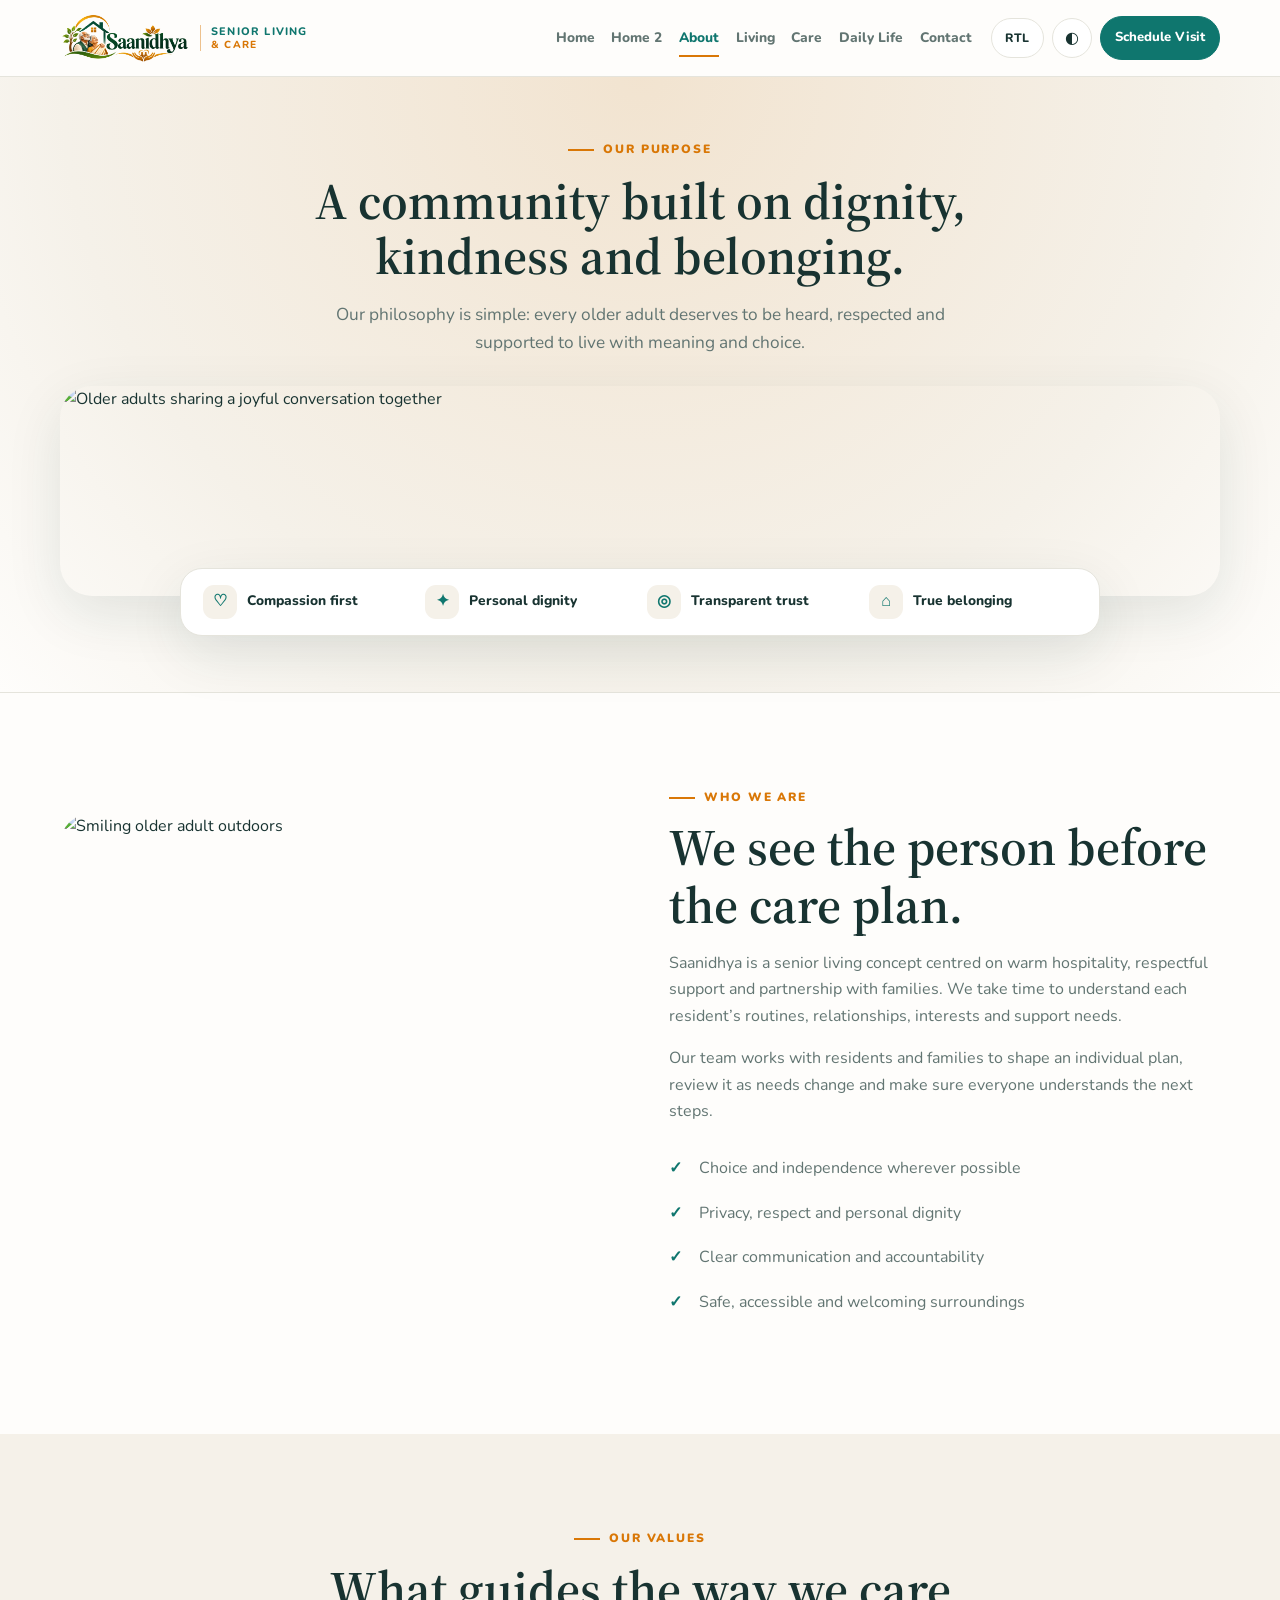
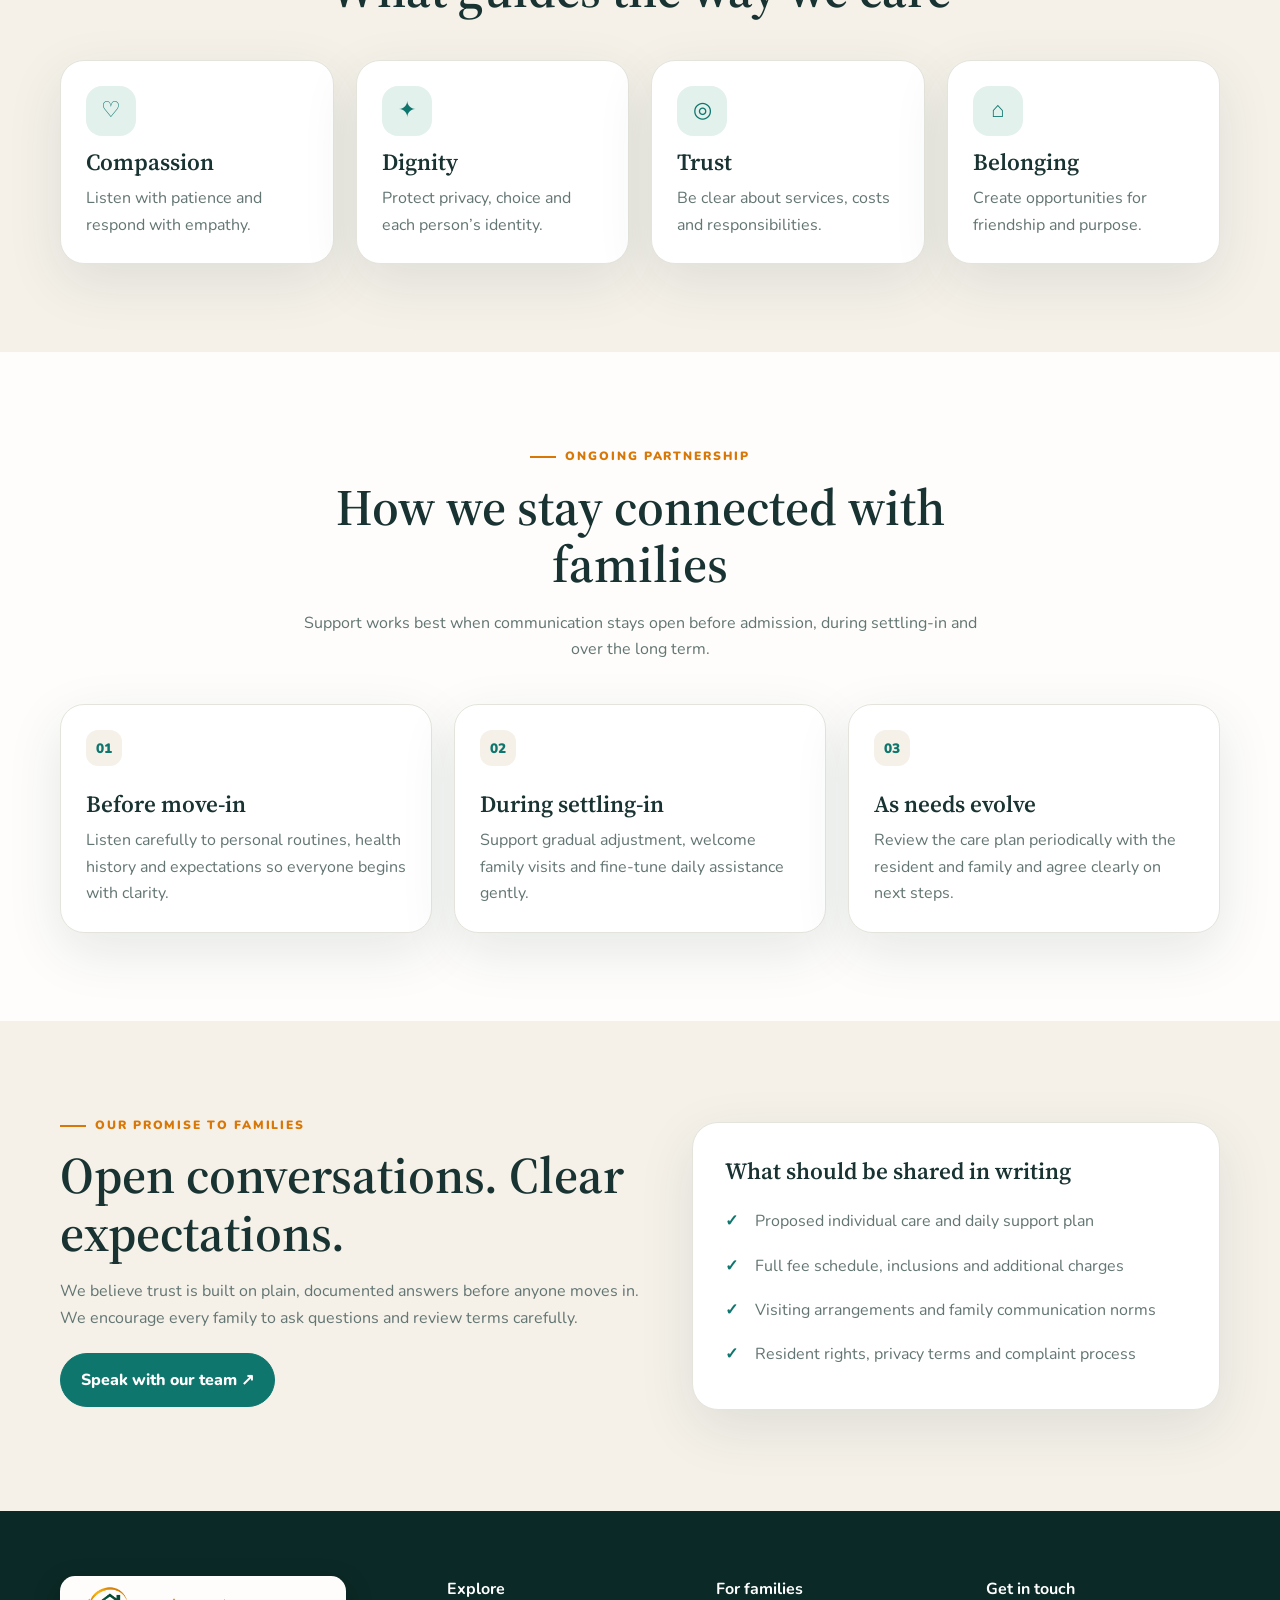
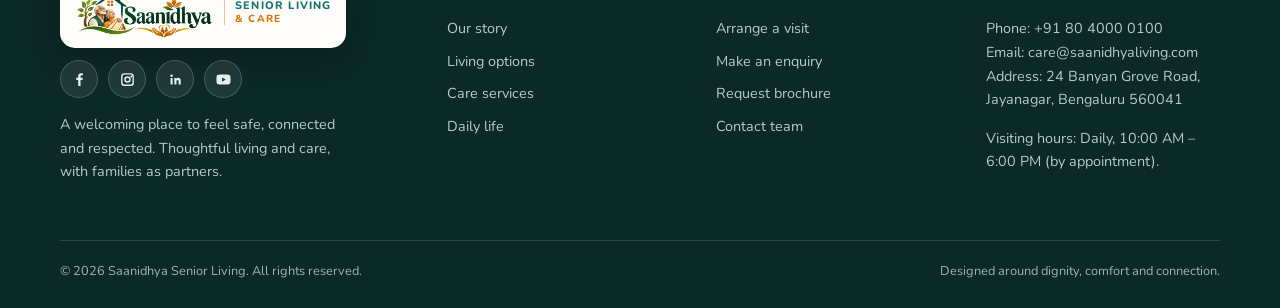
==== commit 692b427e: "SecondFix" ====
--- a/about.html
+++ b/about.html
@@ -7,8 +7,8 @@
 <section class="section soft"><div class="container"><div class="section-head center"><span class="eyebrow">Our values</span><h2>What guides the way we care</h2></div><div class="grid four"><div class="card"><div class="card-body"><div class="card-icon">♡</div><h3>Compassion</h3><p>Listen with patience and respond with empathy.</p></div></div><div class="card"><div class="card-body"><div class="card-icon">✦</div><h3>Dignity</h3><p>Protect privacy, choice and each person’s identity.</p></div></div><div class="card"><div class="card-body"><div class="card-icon">◎</div><h3>Trust</h3><p>Be clear about services, costs and responsibilities.</p></div></div><div class="card"><div class="card-body"><div class="card-icon">⌂</div><h3>Belonging</h3><p>Create opportunities for friendship and purpose.</p></div></div></div></div></section>
 <section class="section"><div class="container"><div class="section-head center"><span class="eyebrow">Ongoing partnership</span><h2>How we stay connected with families</h2><p>Support works best when communication stays open before admission, during settling-in and over the long term.</p></div><div class="grid three"><div class="card"><div class="card-body"><span class="step-num">01</span><h3>Before move-in</h3><p>Listen carefully to personal routines, health history and expectations so everyone begins with clarity.</p></div></div><div class="card"><div class="card-body"><span class="step-num">02</span><h3>During settling-in</h3><p>Support gradual adjustment, welcome family visits and fine-tune daily assistance gently.</p></div></div><div class="card"><div class="card-body"><span class="step-num">03</span><h3>As needs evolve</h3><p>Review the care plan periodically with the resident and family and agree clearly on next steps.</p></div></div></div></div></section>
 <section class="section soft"><div class="container pledge-panel"><div><span class="eyebrow">Our promise to families</span><h2>Open conversations. Clear expectations.</h2><p class="muted">We believe trust is built on plain, documented answers before anyone moves in. We encourage every family to ask questions and review terms carefully.</p><p style="margin-top:22px"><a class="btn" href="contact.html#enquiry">Speak with our team ↗</a></p></div><div class="pledge-list-card"><h3>What should be shared in writing</h3><ul class="check-list" style="margin:0"><li>Proposed individual care and daily support plan</li><li>Full fee schedule, inclusions and additional charges</li><li>Visiting arrangements and family communication norms</li><li>Resident rights, privacy terms and complaint process</li></ul></div></div></section></main><footer class="footer"><div class="container"><div class="footer-grid">
-<div><a class="brand" href="index.html" aria-label="Saanidhya Senior Living &amp; Care — Home"><img class="brand-logo" src="logo.png" alt="Saanidhya Senior Living &amp; Care" width="1983" height="793"><span class="brand-tag" aria-hidden="true">Senior Living<small>&amp; Care</small></span></a><p style="max-width:300px">A welcoming place to feel safe, connected and respected. Thoughtful living and care, with families as partners.</p></div>
+<div><a class="brand" href="index.html" aria-label="Saanidhya Senior Living &amp; Care — Home"><img class="brand-logo" src="logo.png" alt="Saanidhya Senior Living &amp; Care" width="1983" height="793"><span class="brand-tag" aria-hidden="true">Senior Living<small>&amp; Care</small></span></a><div class="social-links" aria-label="Social media"><a class="social-link" href="https://www.facebook.com/saanidhyaliving" target="_blank" rel="noopener noreferrer" aria-label="Saanidhya on Facebook"><svg viewBox="0 0 24 24" aria-hidden="true"><path d="M13.5 21v-8.2h2.75l.41-3.2H13.5V7.55c0-.93.26-1.56 1.59-1.56h1.7V3.13c-.29-.04-1.3-.13-2.48-.13-2.45 0-4.13 1.5-4.13 4.24v2.36H7.4v3.2h2.78V21h3.32z"/></svg></a><a class="social-link" href="https://www.instagram.com/saanidhyaliving" target="_blank" rel="noopener noreferrer" aria-label="Saanidhya on Instagram"><svg viewBox="0 0 24 24" aria-hidden="true"><path d="M7.5 3h9A4.5 4.5 0 0 1 21 7.5v9a4.5 4.5 0 0 1-4.5 4.5h-9A4.5 4.5 0 0 1 3 16.5v-9A4.5 4.5 0 0 1 7.5 3zm0 2A2.5 2.5 0 0 0 5 7.5v9A2.5 2.5 0 0 0 7.5 19h9a2.5 2.5 0 0 0 2.5-2.5v-9A2.5 2.5 0 0 0 16.5 5h-9zm9.75 1.5a1.25 1.25 0 1 1 0 2.5 1.25 1.25 0 0 1 0-2.5zM12 7.5a4.5 4.5 0 1 1 0 9 4.5 4.5 0 0 1 0-9zm0 2a2.5 2.5 0 1 0 0 5 2.5 2.5 0 0 0 0-5z"/></svg></a><a class="social-link" href="https://www.linkedin.com/company/saanidhyaliving" target="_blank" rel="noopener noreferrer" aria-label="Saanidhya on LinkedIn"><svg viewBox="0 0 24 24" aria-hidden="true"><path d="M6.5 8.5a1.75 1.75 0 1 1 0-3.5 1.75 1.75 0 0 1 0 3.5zM5 10h3v9H5v-9zm5 0h2.88v1.23h.04c.4-.76 1.38-1.56 2.84-1.56 3.04 0 3.6 2 3.6 4.6V19h-3v-4.18c0-1-.02-2.28-1.39-2.28-1.39 0-1.6 1.09-1.6 2.21V19h-3v-9z"/></svg></a><a class="social-link" href="https://www.youtube.com/@saanidhyaliving" target="_blank" rel="noopener noreferrer" aria-label="Saanidhya on YouTube"><svg viewBox="0 0 24 24" aria-hidden="true"><path d="M21.58 7.19a2.5 2.5 0 0 0-1.76-1.77C18.25 5 12 5 12 5s-6.25 0-7.82.42A2.5 2.5 0 0 0 2.42 7.19C2 8.77 2 12 2 12s0 3.23.42 4.81a2.5 2.5 0 0 0 1.76 1.77C5.75 19 12 19 12 19s6.25 0 7.82-.42a2.5 2.5 0 0 0 1.76-1.77C22 15.23 22 12 22 12s0-3.23-.42-4.81zM10 15V9l5.2 3L10 15z"/></svg></a></div><p style="max-width:300px">A welcoming place to feel safe, connected and respected. Thoughtful living and care, with families as partners.</p></div>
 <div><h4>Explore</h4><div class="footer-links"><a href="about.html">Our story</a><a href="living-options.html">Living options</a><a href="medical-care.html">Care services</a><a href="daily-life.html">Daily life</a></div></div>
 <div><h4>For families</h4><div class="footer-links"><a href="contact.html#visit">Arrange a visit</a><a href="contact.html#enquiry">Make an enquiry</a><a href="contact.html#brochure">Request brochure</a><a href="contact.html">Contact team</a></div></div>
 <div><h4>Get in touch</h4><p>Phone: <a href="tel:+918040000100">+91 80 4000 0100</a><br>Email: <a href="mailto:care@saanidhyaliving.com">care@saanidhyaliving.com</a><br>Address: 24 Banyan Grove Road, Jayanagar, Bengaluru 560041</p><p>Visiting hours: Daily, 10:00 AM – 6:00 PM (by appointment).</p></div></div>
-<div class="footer-bottom"><span>© <span data-year></span> Saanidhya Senior Living. All rights reserved.</span><span>Designed around dignity, comfort and connection.</span></div></div></footer><script src="script.js"></script></body></html>+<div class="footer-bottom"><span>© <span data-year></span> Saanidhya Senior Living. All rights reserved.</span><span>Designed around dignity, comfort and connection.</span></div></div></footer><button class="back-to-top" type="button" data-back-to-top aria-label="Back to top" title="Back to top"><svg viewBox="0 0 24 24" fill="none" stroke="currentColor" stroke-width="2.4" stroke-linecap="round" stroke-linejoin="round" aria-hidden="true"><path d="M12 19V5"/><path d="M5 12l7-7 7 7"/></svg></button><script src="script.js"></script></body></html>
--- a/styles.css
+++ b/styles.css
@@ -199,3 +199,88 @@
 .care-consult-box p{color:var(--muted);margin:0;font-size:.94rem}
 @media(max-width:860px){.care-transparency-band{grid-template-columns:1fr}}
 @media(max-width:480px){.verify-pills{grid-template-columns:1fr}}
+
+/* Card flex alignment (Home 1 Thoughtful Approach & Home 2 Everyday Details) */
+.card{display:flex;flex-direction:column}
+.card-body{flex:1;display:flex;flex-direction:column}
+.card h3{line-height:1.25;margin:12px 0 8px}
+.card-body>h3:first-child{margin-top:0}
+.card-body>.pill,.card-body>.eyebrow,.card-body>.btn,.card-body>.step-num{align-self:flex-start}
+.card .card-action{margin-top:auto;padding-top:20px}
+.everyday-grid .card-body{gap:12px;text-align:start}
+.everyday-grid .card h3{margin:0;line-height:1.25;letter-spacing:-.01em}
+.everyday-grid .card p{margin:0}
+@media(min-width:600px) and (max-width:960px){
+  .grid.three{display:flex;flex-wrap:wrap;justify-content:center;gap:22px}
+  .grid.three>*{flex:0 0 calc((100% - 22px) / 2);min-width:0}
+  .grid.three .card img{height:220px}
+}
+@media(min-width:600px) and (max-width:760px){
+  .grid.three{gap:18px}
+  .grid.three>*{flex:0 0 calc((100% - 18px) / 2)}
+  .grid.three .card img{height:190px}
+  .grid.three .card-body{padding:20px}
+}
+@media(min-width:961px) and (max-width:1024px){
+  .grid.three{gap:18px}
+  .grid.three .card img{height:210px}
+  .grid.three .card-body{padding:22px}
+  .grid.three .card h3{font-size:clamp(1.22rem,1.8vw,1.38rem)}
+}
+
+/* Standardized non-homepage hero heights across internal pages */
+.hero-story,.hero-spaces,.hero-care,.hero-daily,.hero-contact{display:flex;align-items:center;padding:clamp(40px,4.4vw,56px) 0}
+.hero-story-head h1{font-size:clamp(2.05rem,4vw,3.4rem)}
+.story-banner{margin:clamp(20px,2.5vw,28px) auto 0}
+.story-banner img{height:clamp(160px,17vw,210px)}
+@media(min-width:961px){
+  .hero-story,.hero-spaces,.hero-care,.hero-daily,.hero-contact{min-height:560px}
+}
+@media(max-height:760px) and (min-width:961px){
+  .hero-story,.hero-spaces,.hero-care,.hero-daily,.hero-contact{min-height:clamp(440px,68vh,520px);padding-top:clamp(28px,4vh,44px);padding-bottom:clamp(28px,4vh,44px)}
+  .story-banner img{height:clamp(150px,20vh,195px)}
+}
+@media(min-width:761px) and (max-width:960px){
+  .hero-story,.hero-spaces,.hero-care,.hero-daily,.hero-contact{min-height:600px;padding:44px 0}
+  .spaces-bento{grid-template-rows:repeat(2,135px)}
+  .daily-arch-img{height:clamp(240px,36vw,290px)}
+}
+@media(max-width:760px){
+  .hero-story,.hero-spaces,.hero-care,.hero-daily,.hero-contact{min-height:auto;padding:38px 0}
+}
+
+/* Contact page tablet responsive layout (768px & <=960px) */
+.contact-two-col>.card,.contact-two-col>div,.form-grid>.field{min-width:0}
+.form-grid{grid-template-columns:repeat(2,minmax(0,1fr))}
+.field input,.field select,.field textarea{width:100%;min-width:0}
+#brochure .btn{margin-top:16px}
+@media(max-width:960px){
+  .grid.two.contact-two-col{grid-template-columns:1fr;gap:28px}
+}
+@media(max-width:520px){
+  .form-grid{grid-template-columns:1fr}
+  .field.full{grid-column:auto}
+}
+
+/* Social media icons (Contact page & Footer) */
+.social-links{display:flex;align-items:center;gap:10px;flex-wrap:wrap;margin-top:16px}
+.social-link{width:38px;height:38px;border-radius:50%;border:1px solid var(--line);background:var(--paper);color:var(--teal);display:inline-grid;place-items:center;transition:background-color .2s,border-color .2s,color .2s,transform .2s}
+.social-link svg{width:17px;height:17px;display:block;fill:currentColor}
+.social-link:hover{background:var(--teal);border-color:var(--teal);color:#fff;transform:translateY(-2px)}
+.social-link:focus-visible{outline:2px solid var(--amber);outline-offset:2px}
+[data-theme="dark"] .social-link{color:#5eead4}
+[data-theme="dark"] .social-link:hover{background:var(--teal);border-color:var(--teal);color:#fff}
+.footer .brand{margin-bottom:12px}
+.footer .social-links{margin:0 0 14px}
+.footer .social-link{background:rgba(255,255,255,.08);border-color:rgba(255,255,255,.18);color:#e4f0ec}
+.footer .social-link:hover{background:var(--teal);border-color:var(--teal);color:#fff}
+
+/* Back to Top floating button */
+.back-to-top{position:fixed;right:clamp(16px,2.5vw,28px);bottom:clamp(16px,2.5vw,28px);z-index:45;width:46px;height:46px;border-radius:50%;border:1px solid rgba(255,255,255,.22);background:var(--teal);color:#fff;display:grid;place-items:center;cursor:pointer;box-shadow:0 12px 28px rgba(9,91,85,.28);opacity:0;visibility:hidden;pointer-events:none;transform:translateY(12px);transition:opacity .25s ease,transform .25s ease,visibility .25s ease,background-color .2s ease}
+.back-to-top.visible{opacity:1;visibility:visible;pointer-events:auto;transform:translateY(0)}
+.back-to-top:hover{background:var(--teal-dark);transform:translateY(-2px)}
+.back-to-top:focus-visible{outline:2px solid var(--amber);outline-offset:3px}
+.back-to-top svg{width:20px;height:20px;display:block}
+@media(max-width:480px){
+  .back-to-top{width:42px;height:42px;right:14px;bottom:14px}
+}
